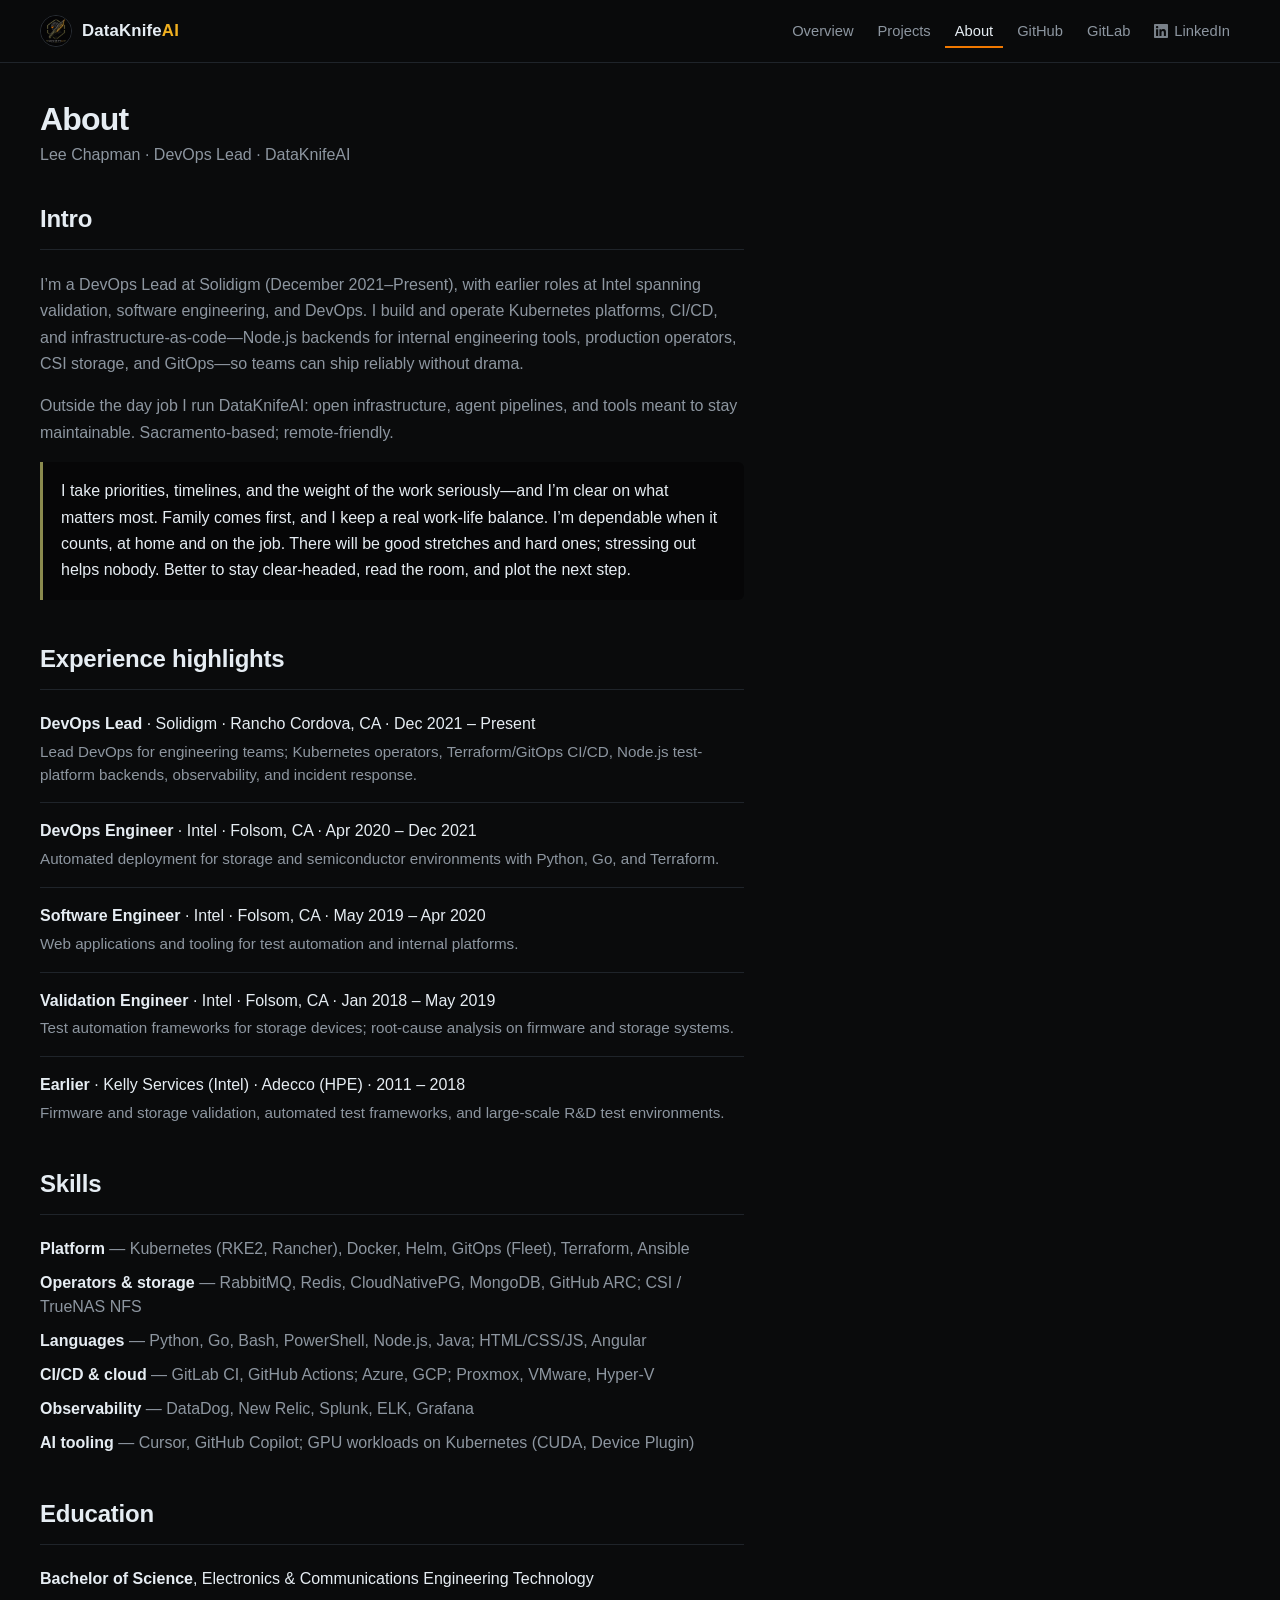
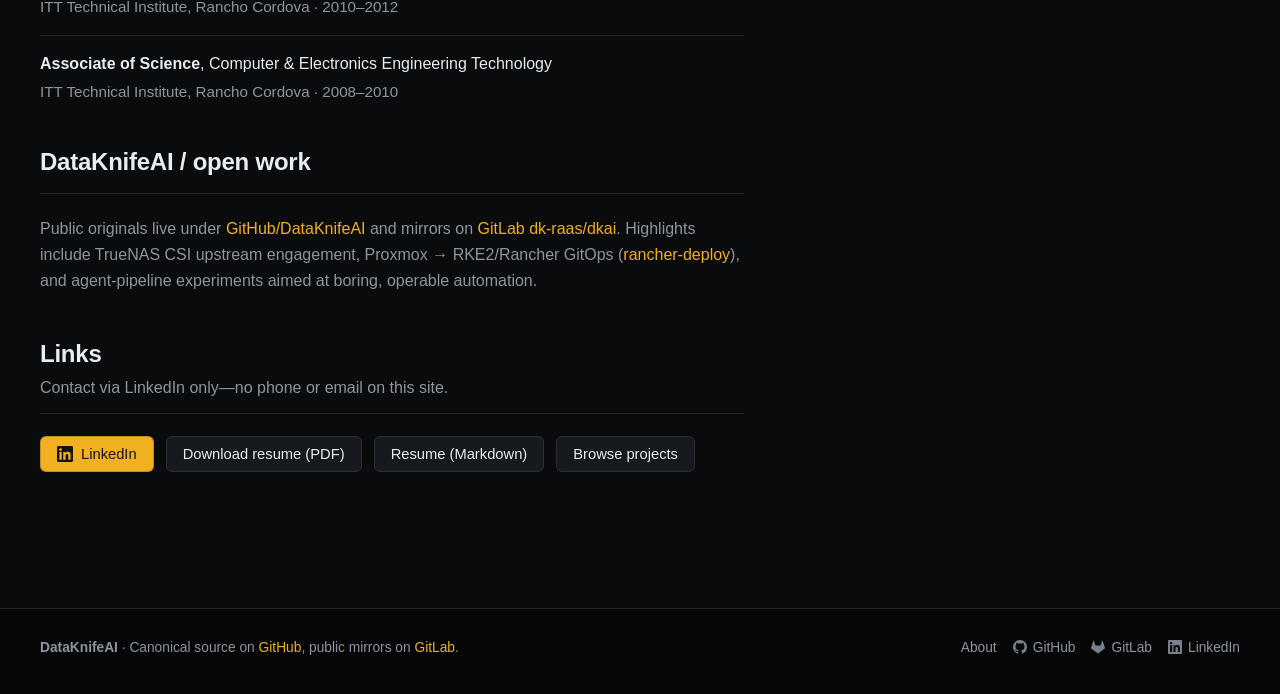
==== about.html @ 77cbd8be "feat(about): publish page and scrub resume contact Replace draft About with full bio; education Elec" ====
<!DOCTYPE html>
<html lang="en">
  <head>
    <meta charset="utf-8" />
    <meta name="viewport" content="width=device-width, initial-scale=1" />
    <title>About · DataKnifeAI</title>
    <meta
      name="description"
      content="Lee Chapman — DevOps Lead at Solidigm. Kubernetes, GitOps, CSI, and open infrastructure under DataKnifeAI."
    />
    <meta name="theme-color" content="#0a0b0c" />
    <link rel="icon" href="assets/favicon.svg" type="image/svg+xml" />
    <link rel="icon" href="assets/favicon-32.png" type="image/png" sizes="32x32" />
    <link rel="apple-touch-icon" href="assets/apple-touch-icon.png" sizes="180x180" />

    <link rel="canonical" href="https://dataknife.ai/about.html" />
    <meta property="og:title" content="About · DataKnifeAI" />
    <meta
      property="og:description"
      content="Lee Chapman — DevOps Lead. Platform engineering, Kubernetes, and DataKnifeAI open work."
    />
    <meta property="og:url" content="https://dataknife.ai/about.html" />
    <meta property="og:image" content="https://dataknife.ai/assets/og.jpg" />
    <link rel="stylesheet" href="styles.css" />
  </head>
  <body>
    <a class="skip" href="#main">Skip to content</a>

    <header class="site-header">
      <div class="wrap header-row">
        <a class="brand" href="./">
          <img src="assets/dataknifeai-logo-384.png" alt="" width="32" height="32" />
          <span>DataKnife<em>AI</em></span>
        </a>
        <nav class="site-nav" aria-label="Primary">
          <a href="./">Overview</a>
          <a href="projects.html">Projects</a>
          <a href="about.html" aria-current="page">About</a>
          <a href="https://github.com/DataKnifeAI">GitHub</a>
          <a href="https://gitlab.com/dk-raas/dkai">GitLab</a>
          <a href="https://www.linkedin.com/in/lee-chapman-583ab796">
            <svg aria-hidden="true" viewBox="0 0 24 24" width="14" height="14"><path fill="currentColor" d="M20.447 20.452h-3.554v-5.569c0-1.328-.027-3.037-1.852-3.037-1.853 0-2.136 1.445-2.136 2.939v5.667H9.351V9h3.414v1.561h.046c.477-.9 1.637-1.85 3.37-1.85 3.601 0 4.267 2.37 4.267 5.455v6.286zM5.337 7.433c-1.144 0-2.063-.926-2.063-2.065 0-1.138.92-2.063 2.063-2.063 1.14 0 2.064.925 2.064 2.063 0 1.139-.925 2.065-2.064 2.065zm1.782 13.019H3.555V9h3.564v11.452zM22.225 0H1.771C.792 0 0 .774 0 1.729v20.542C0 23.227.792 24 1.771 24h20.451C23.2 24 24 23.227 24 22.271V1.729C24 .774 23.2 0 22.222 0h.003z"/></svg>
            LinkedIn
          </a>
        </nav>
      </div>
    </header>

    <main id="main" class="wrap about-page">
      <header class="page-head">
        <h1>About</h1>
        <p class="muted">Lee Chapman · DevOps Lead · DataKnifeAI</p>
      </header>

      <section class="section about-section" aria-labelledby="intro-title">
        <header class="section-head">
          <h2 id="intro-title">Intro</h2>
        </header>
        <div class="about-prose">
          <p>
            I’m a DevOps Lead at Solidigm (December 2021–Present), with earlier roles at Intel
            spanning validation, software engineering, and DevOps. I build and operate Kubernetes
            platforms, CI/CD, and infrastructure-as-code—Node.js backends for internal engineering
            tools, production operators, CSI storage, and GitOps—so teams can ship reliably without
            drama.
          </p>
          <p>
            Outside the day job I run DataKnifeAI: open infrastructure, agent pipelines, and
            tools meant to stay maintainable. Sacramento-based; remote-friendly.
          </p>
          <p class="about-personal">
            I take priorities, timelines, and the weight of the work seriously—and I’m clear on
            what matters most. Family comes first, and I keep a real work-life balance. I’m
            dependable when it counts, at home and on the job. There will be good stretches and
            hard ones; stressing out helps nobody. Better to stay clear-headed, read the room,
            and plot the next step.
          </p>
        </div>
      </section>

      <section class="section about-section" aria-labelledby="experience-title">
        <header class="section-head">
          <h2 id="experience-title">Experience highlights</h2>
        </header>
        <ul class="about-timeline">
          <li>
            <strong>DevOps Lead</strong> · Solidigm · Rancho Cordova, CA · Dec 2021 – Present
            <span>Lead DevOps for engineering teams; Kubernetes operators, Terraform/GitOps CI/CD, Node.js test-platform backends, observability, and incident response.</span>
          </li>
          <li>
            <strong>DevOps Engineer</strong> · Intel · Folsom, CA · Apr 2020 – Dec 2021
            <span>Automated deployment for storage and semiconductor environments with Python, Go, and Terraform.</span>
          </li>
          <li>
            <strong>Software Engineer</strong> · Intel · Folsom, CA · May 2019 – Apr 2020
            <span>Web applications and tooling for test automation and internal platforms.</span>
          </li>
          <li>
            <strong>Validation Engineer</strong> · Intel · Folsom, CA · Jan 2018 – May 2019
            <span>Test automation frameworks for storage devices; root-cause analysis on firmware and storage systems.</span>
          </li>
          <li>
            <strong>Earlier</strong> · Kelly Services (Intel) · Adecco (HPE) · 2011 – 2018
            <span>Firmware and storage validation, automated test frameworks, and large-scale R&amp;D test environments.</span>
          </li>
        </ul>
      </section>

      <section class="section about-section" aria-labelledby="skills-title">
        <header class="section-head">
          <h2 id="skills-title">Skills</h2>
        </header>
        <ul class="about-skills">
          <li><strong>Platform</strong> — Kubernetes (RKE2, Rancher), Docker, Helm, GitOps (Fleet), Terraform, Ansible</li>
          <li><strong>Operators &amp; storage</strong> — RabbitMQ, Redis, CloudNativePG, MongoDB, GitHub ARC; CSI / TrueNAS NFS</li>
          <li><strong>Languages</strong> — Python, Go, Bash, PowerShell, Node.js, Java; HTML/CSS/JS, Angular</li>
          <li><strong>CI/CD &amp; cloud</strong> — GitLab CI, GitHub Actions; Azure, GCP; Proxmox, VMware, Hyper-V</li>
          <li><strong>Observability</strong> — DataDog, New Relic, Splunk, ELK, Grafana</li>
          <li><strong>AI tooling</strong> — Cursor, GitHub Copilot; GPU workloads on Kubernetes (CUDA, Device Plugin)</li>
        </ul>
      </section>

      <section class="section about-section" aria-labelledby="education-title">
        <header class="section-head">
          <h2 id="education-title">Education</h2>
        </header>
        <ul class="about-edu">
          <li>
            <strong>Bachelor of Science</strong>, Electronics &amp; Communications Engineering Technology
            <span>ITT Technical Institute, Rancho Cordova · 2010–2012</span>
          </li>
          <li>
            <strong>Associate of Science</strong>, Computer &amp; Electronics Engineering Technology
            <span>ITT Technical Institute, Rancho Cordova · 2008–2010</span>
          </li>
        </ul>
      </section>

      <section class="section about-section" aria-labelledby="open-title">
        <header class="section-head">
          <h2 id="open-title">DataKnifeAI / open work</h2>
        </header>
        <div class="about-prose">
          <p>
            Public originals live under
            <a href="https://github.com/DataKnifeAI">GitHub/DataKnifeAI</a>
            and mirrors on
            <a href="https://gitlab.com/dk-raas/dkai">GitLab dk-raas/dkai</a>.
            Highlights include TrueNAS CSI upstream engagement, Proxmox → RKE2/Rancher GitOps
            (<a href="https://github.com/DataKnifeAI/rancher-deploy">rancher-deploy</a>),
            and agent-pipeline experiments aimed at boring, operable automation.
          </p>
        </div>
      </section>

      <section class="section about-section about-links" aria-labelledby="links-title">
        <header class="section-head">
          <h2 id="links-title">Links</h2>
          <p>Contact via LinkedIn only—no phone or email on this site.</p>
        </header>
        <div class="actions">
          <a class="btn btn-primary" href="https://www.linkedin.com/in/lee-chapman-583ab796">
            <svg aria-hidden="true" viewBox="0 0 24 24" width="16" height="16"><path fill="currentColor" d="M20.447 20.452h-3.554v-5.569c0-1.328-.027-3.037-1.852-3.037-1.853 0-2.136 1.445-2.136 2.939v5.667H9.351V9h3.414v1.561h.046c.477-.9 1.637-1.85 3.37-1.85 3.601 0 4.267 2.37 4.267 5.455v6.286zM5.337 7.433c-1.144 0-2.063-.926-2.063-2.065 0-1.138.92-2.063 2.063-2.063 1.14 0 2.064.925 2.064 2.063 0 1.139-.925 2.065-2.064 2.065zm1.782 13.019H3.555V9h3.564v11.452zM22.225 0H1.771C.792 0 0 .774 0 1.729v20.542C0 23.227.792 24 1.771 24h20.451C23.2 24 24 23.227 24 22.271V1.729C24 .774 23.2 0 22.222 0h.003z"/></svg>
            LinkedIn
          </a>
          <a class="btn" href="assets/resume.pdf" download="Lee_Chapman_Resume.pdf">
            Download resume (PDF)
          </a>
          <a class="btn" href="assets/resume.md" download="Lee_Chapman_Resume.md">
            Resume (Markdown)
          </a>
          <a class="btn" href="projects.html">Browse projects</a>
        </div>
      </section>
    </main>

    <footer class="site-footer">
      <div class="wrap footer-row">
        <p>
          <strong>DataKnifeAI</strong> · Canonical source on
          <a href="https://github.com/DataKnifeAI">GitHub</a>, public mirrors on
          <a href="https://gitlab.com/dk-raas/dkai">GitLab</a>.
        </p>
        <p class="footer-links">
          <a href="about.html">About</a>
          <a href="https://github.com/DataKnifeAI">
            <svg aria-hidden="true" viewBox="0 0 16 16" width="14" height="14"><path fill="currentColor" d="M8 0c4.42 0 8 3.58 8 8a8.013 8.013 0 0 1-5.45 7.59c-.4.08-.55-.17-.55-.38 0-.27.01-1.13.01-2.2 0-.75-.25-1.23-.54-1.48 1.78-.2 3.65-.88 3.65-3.95 0-.88-.31-1.59-.82-2.15.08-.2.36-1.02-.08-2.12 0 0-.67-.22-2.2.82-.64-.18-1.32-.27-2-.27-.68 0-1.36.09-2 .27-1.53-1.03-2.2-.82-2.2-.82-.44 1.1-.16 1.92-.08 2.12-.51.56-.82 1.28-.82 2.15 0 3.06 1.86 3.75 3.64 3.95-.23.2-.44.55-.51 1.07-.46.21-1.61.55-2.33-.66-.15-.24-.6-.83-1.23-.82-.67.01-.27.38.01.53.34.19.73.9.82 1.13.16.45.68 1.31 2.69.94 0 .67.01 1.3.01 1.49 0 .21-.15.45-.55.38A7.995 7.995 0 0 1 0 8c0-4.42 3.58-8 8-8Z"/></svg>
            GitHub
          </a>
          <a href="https://gitlab.com/dk-raas/dkai">
            <svg aria-hidden="true" viewBox="0 0 24 24" width="14" height="14"><path fill="currentColor" d="M23.955 13.587l-1.342-4.135-2.664-8.189a.455.455 0 0 0-.867 0L16.418 9.45H7.582L4.918 1.263a.455.455 0 0 0-.867 0L1.386 9.452.044 13.587a.924.924 0 0 0 .331 1.023L12 23.054l11.625-8.443a.92.92 0 0 0 .33-1.024"/></svg>
            GitLab
          </a>
          <a href="https://www.linkedin.com/in/lee-chapman-583ab796">
            <svg aria-hidden="true" viewBox="0 0 24 24" width="14" height="14"><path fill="currentColor" d="M20.447 20.452h-3.554v-5.569c0-1.328-.027-3.037-1.852-3.037-1.853 0-2.136 1.445-2.136 2.939v5.667H9.351V9h3.414v1.561h.046c.477-.9 1.637-1.85 3.37-1.85 3.601 0 4.267 2.37 4.267 5.455v6.286zM5.337 7.433c-1.144 0-2.063-.926-2.063-2.065 0-1.138.92-2.063 2.063-2.063 1.14 0 2.064.925 2.064 2.063 0 1.139-.925 2.065-2.064 2.065zm1.782 13.019H3.555V9h3.564v11.452zM22.225 0H1.771C.792 0 0 .774 0 1.729v20.542C0 23.227.792 24 1.771 24h20.451C23.2 24 24 23.227 24 22.271V1.729C24 .774 23.2 0 22.222 0h.003z"/></svg>
            LinkedIn
          </a>
        </p>
      </div>
    </footer>
  </body>
</html>
---- styles.css ----
:root {
  color-scheme: dark;
  --bg: #0a0b0c;
  --bg-inset: #060607;
  --surface: #111317;
  --surface-2: #161a1f;
  --border: #2a2f36;
  --border-muted: #1f242a;
  --fg: #e6edf3;
  --fg-muted: #8d96a0;
  --fg-subtle: #6e7681;
  --olive: #5a5a36;
  --olive-bright: #8a8a4e;
  --amber: #f0b020;
  --orange: #f07800;
  --link: #f0b020;
  --green: #3fb950;
  --blue: #58a6ff;
  --purple: #bc8cff;
  --radius: 6px;
  --radius-lg: 12px;
  --sans: -apple-system, BlinkMacSystemFont, "Segoe UI", "Noto Sans", Helvetica, Arial, sans-serif;
  --mono: ui-monospace, SFMono-Regular, "SF Mono", Menlo, Consolas, "Liberation Mono", monospace;
  --wrap: 1200px;
}

*,
*::before,
*::after {
  box-sizing: border-box;
}

html {
  scroll-behavior: smooth;
}

body {
  margin: 0;
  background: var(--bg);
  color: var(--fg);
  font-family: var(--sans);
  font-size: 16px;
  line-height: 1.55;
  -webkit-font-smoothing: antialiased;
}

a {
  color: var(--link);
  text-decoration: none;
}

a:hover {
  text-decoration: underline;
}

img {
  max-width: 100%;
  display: block;
}

code {
  font-family: var(--mono);
  font-size: 0.86em;
  padding: 0.12em 0.4em;
  border-radius: var(--radius);
  background: rgba(110, 118, 129, 0.2);
}

.wrap {
  width: min(var(--wrap), calc(100% - 48px));
  margin-inline: auto;
}

.muted {
  color: var(--fg-muted);
}

.skip {
  position: absolute;
  left: 12px;
  top: -40px;
  z-index: 10;
  padding: 6px 12px;
  border-radius: var(--radius);
  background: var(--amber);
  color: #111;
}

.skip:focus {
  top: 12px;
}

.sr {
  position: absolute;
  width: 1px;
  height: 1px;
  overflow: hidden;
  clip: rect(0, 0, 0, 0);
  white-space: nowrap;
}

:focus-visible {
  outline: 2px solid var(--amber);
  outline-offset: 2px;
  border-radius: 4px;
}

/* Header */

.site-header {
  position: sticky;
  top: 0;
  z-index: 5;
  background: rgba(10, 11, 12, 0.88);
  backdrop-filter: saturate(160%) blur(10px);
  border-bottom: 1px solid var(--border-muted);
}

.header-row {
  display: flex;
  align-items: center;
  justify-content: space-between;
  gap: 16px;
  min-height: 62px;
}

.brand {
  display: inline-flex;
  align-items: center;
  gap: 10px;
  color: var(--fg);
  font-weight: 600;
  font-size: 1.05rem;
  letter-spacing: 0.01em;
}

.brand:hover {
  text-decoration: none;
}

.brand img {
  width: 32px;
  height: 32px;
  border-radius: 50%;
  border: 1px solid var(--border);
}

.brand em {
  font-style: normal;
  color: var(--amber);
}

.site-nav {
  display: flex;
  gap: 4px;
}

.site-nav a {
  display: inline-flex;
  align-items: center;
  gap: 6px;
  color: var(--fg-muted);
  padding: 6px 10px;
  border-radius: var(--radius);
  font-size: 0.92rem;
}

.site-nav a svg {
  flex-shrink: 0;
  opacity: 0.85;
}

.site-nav a:hover {
  color: var(--fg);
  background: var(--surface-2);
  text-decoration: none;
}

.site-nav a[aria-current="page"] {
  color: var(--fg);
  box-shadow: inset 0 -2px 0 var(--orange);
  border-radius: 0;
}

/* Buttons */

.btn {
  display: inline-flex;
  align-items: center;
  gap: 8px;
  padding: 7px 16px;
  border: 1px solid var(--border);
  border-radius: var(--radius);
  background: var(--surface-2);
  color: var(--fg);
  font-size: 0.92rem;
  font-weight: 500;
  line-height: 20px;
}

.btn:hover {
  background: #1f252c;
  border-color: #3b424b;
  text-decoration: none;
}

.btn-primary {
  background: var(--amber);
  border-color: rgba(0, 0, 0, 0.2);
  color: #16130a;
}

.btn-primary:hover {
  background: #ffc23a;
  border-color: rgba(0, 0, 0, 0.2);
}

.btn-small {
  padding: 4px 12px;
  font-size: 0.85rem;
}

/* Hero */

.hero {
  position: relative;
  overflow: hidden;
  border-bottom: 1px solid var(--border-muted);
  background:
    radial-gradient(900px 420px at 78% 40%, rgba(240, 176, 32, 0.1), transparent 70%),
    radial-gradient(700px 500px at 10% 0%, rgba(90, 90, 54, 0.22), transparent 70%),
    var(--bg-inset);
}

.hero::before {
  content: "";
  position: absolute;
  inset: 0;
  background-image:
    linear-gradient(rgba(138, 138, 78, 0.07) 1px, transparent 1px),
    linear-gradient(90deg, rgba(138, 138, 78, 0.07) 1px, transparent 1px);
  background-size: 48px 48px;
  mask-image: radial-gradient(ellipse at 60% 40%, #000 20%, transparent 75%);
  pointer-events: none;
}

.hero-grid {
  position: relative;
  display: grid;
  grid-template-columns: minmax(0, 1.25fr) minmax(0, 0.75fr);
  align-items: center;
  gap: 48px;
  padding: 88px 0 80px;
}

.eyebrow {
  margin: 0 0 16px;
  font-family: var(--mono);
  font-size: 0.8rem;
  letter-spacing: 0.08em;
  text-transform: uppercase;
  color: var(--olive-bright);
}

h1 {
  margin: 0;
  font-size: clamp(2.4rem, 5vw, 3.9rem);
  line-height: 1.06;
  letter-spacing: -0.025em;
  font-weight: 650;
}

.lede {
  margin: 22px 0 0;
  max-width: 40rem;
  font-size: 1.15rem;
  color: var(--fg-muted);
}

.actions {
  display: flex;
  flex-wrap: wrap;
  gap: 12px;
  margin-top: 32px;
}

.hero-mark {
  margin: 0;
  justify-self: center;
  position: relative;
}

.hero-mark::after {
  content: "";
  position: absolute;
  inset: 12%;
  z-index: -1;
  border-radius: 50%;
  background: radial-gradient(circle, rgba(240, 176, 32, 0.25), transparent 70%);
  filter: blur(30px);
}

.hero-mark img {
  width: min(360px, 100%);
  height: auto;
  border-radius: var(--radius-lg);
  mix-blend-mode: lighten;
}

/* North star */

.north-star {
  margin-top: -36px;
  position: relative;
}

.callout {
  padding: 20px 24px;
  border: 1px solid var(--border);
  border-left: 4px solid var(--amber);
  border-radius: var(--radius);
  background: var(--surface);
  box-shadow: 0 12px 32px rgba(0, 0, 0, 0.45);
}

.callout h2 {
  margin: 0 0 6px;
  font-size: 0.85rem;
  font-family: var(--mono);
  letter-spacing: 0.06em;
  text-transform: uppercase;
  color: var(--amber);
}

.callout p {
  margin: 0;
  font-size: 1.08rem;
  max-width: 62rem;
}

/* Sections */

.section {
  padding-top: 72px;
}

.section-head {
  margin-bottom: 22px;
  padding-bottom: 12px;
  border-bottom: 1px solid var(--border-muted);
}

.section-head h2 {
  margin: 0;
  font-size: 1.5rem;
  font-weight: 600;
  letter-spacing: -0.01em;
}

.section-head p {
  margin: 4px 0 0;
  color: var(--fg-muted);
}

.section-head-row {
  display: flex;
  align-items: end;
  justify-content: space-between;
  gap: 16px;
}

/* Features */

.feature {
  border: 1px solid var(--border);
  border-radius: var(--radius-lg);
  background: var(--surface);
  overflow: hidden;
}

.feature-lead {
  display: grid;
  grid-template-columns: minmax(0, 0.95fr) minmax(0, 1.05fr);
}

.feature-media {
  position: relative;
  min-height: 100%;
  background: var(--bg-inset);
}

.feature-media img {
  width: 100%;
  height: 100%;
  object-fit: cover;
  object-position: 12% center;
}

.feature-body {
  padding: 28px;
}

.feature-kicker {
  margin: 0 0 6px;
  font-family: var(--mono);
  font-size: 0.78rem;
  letter-spacing: 0.05em;
  text-transform: uppercase;
  color: var(--olive-bright);
}

.feature h3 {
  display: flex;
  flex-wrap: wrap;
  align-items: center;
  gap: 10px;
  margin: 0 0 10px;
  font-size: 1.45rem;
  font-weight: 600;
}

.feature h3 a {
  color: var(--fg);
}

.feature p {
  color: var(--fg-muted);
}

.pipeline {
  display: grid;
  grid-template-columns: repeat(5, minmax(0, 1fr));
  gap: 0;
  margin: 22px 0;
  padding: 0;
  list-style: none;
  counter-reset: stage;
}

.pipeline li {
  position: relative;
  padding: 12px 10px 0 0;
  border-top: 2px solid var(--olive);
  font-size: 0.8rem;
  color: var(--fg-muted);
  line-height: 1.35;
}

.pipeline li::before {
  counter-increment: stage;
  content: counter(stage);
  position: absolute;
  top: -11px;
  left: 0;
  display: grid;
  place-items: center;
  width: 20px;
  height: 20px;
  border-radius: 50%;
  background: var(--bg);
  border: 2px solid var(--amber);
  color: var(--amber);
  font-size: 0.68rem;
  font-weight: 700;
  font-family: var(--mono);
}

.pipeline li span {
  display: block;
  margin: 6px 0 2px;
  color: var(--fg);
  font-weight: 600;
  font-size: 0.86rem;
}

.repo-trio {
  display: grid;
  gap: 10px;
  margin: 0;
  padding: 0;
  list-style: none;
}

.repo-trio li {
  display: grid;
  grid-template-columns: auto auto 1fr;
  align-items: baseline;
  gap: 4px 10px;
  padding: 10px 12px;
  border: 1px solid var(--border-muted);
  border-radius: var(--radius);
  background: var(--bg-inset);
}

.repo-trio a {
  font-family: var(--mono);
  font-weight: 600;
  font-size: 0.92rem;
}

.repo-trio p {
  grid-column: 1 / -1;
  margin: 0;
  font-size: 0.88rem;
}

.feature + .feature,
.feature + .feature-pair,
.feature-lead + .feature,
.feature-lead + .feature-pair {
  margin-top: 16px;
}

.feature-pair {
  display: grid;
  grid-template-columns: repeat(2, minmax(0, 1fr));
  gap: 16px;
}

.feature-pair .feature-body {
  display: flex;
  flex-direction: column;
  height: 100%;
}

.feature-links {
  display: flex;
  flex-wrap: wrap;
  gap: 8px 18px;
  margin: auto 0 0;
  padding-top: 16px;
  font-size: 0.92rem;
}

.code,
.terminal {
  margin: 4px 0 0;
  padding: 16px;
  border: 1px solid var(--border-muted);
  border-radius: var(--radius);
  background: var(--bg-inset);
  font-family: var(--mono);
  font-size: 0.82rem;
  line-height: 1.6;
  overflow-x: auto;
  color: var(--fg);
}

.code code {
  padding: 0;
  background: none;
  font-size: inherit;
}

.code .k {
  color: #7ee787;
}

.code .v {
  color: #79c0ff;
}

.code .s {
  color: #a5d6ff;
}

.terminal p {
  margin: 0;
  color: var(--fg);
}

.terminal .dim {
  color: var(--fg-subtle);
}

.terminal .gap {
  margin-top: 12px;
}

.terminal .cursor {
  display: inline-block;
  width: 0.55em;
  height: 1.05em;
  margin-left: 4px;
  vertical-align: text-bottom;
  background: var(--amber);
  animation: blink 1.1s steps(1) infinite;
}

@keyframes blink {
  50% {
    opacity: 0;
  }
}

.terminal .prompt {
  color: var(--amber);
  margin-right: 6px;
}

/* Status + labels */

.status,
.visibility {
  display: inline-block;
  padding: 0 7px;
  border: 1px solid var(--border);
  border-radius: 2em;
  font-size: 0.72rem;
  font-weight: 500;
  line-height: 18px;
  color: var(--fg-muted);
  font-family: var(--sans);
  white-space: nowrap;
}

.status-live {
  color: var(--green);
  border-color: rgba(63, 185, 80, 0.45);
}

.status-active {
  color: var(--amber);
  border-color: rgba(240, 176, 32, 0.45);
}

.status-beta {
  color: var(--blue);
  border-color: rgba(88, 166, 255, 0.45);
}

.status-design {
  color: var(--purple);
  border-color: rgba(188, 140, 255, 0.45);
}

/* Layers */

.layers {
  display: grid;
  grid-template-columns: repeat(4, minmax(0, 1fr));
  gap: 16px;
}

.layers article {
  position: relative;
  padding: 20px;
  border: 1px solid var(--border);
  border-radius: var(--radius-lg);
  background: linear-gradient(180deg, var(--surface), var(--bg));
}

.layers article::before {
  content: "";
  position: absolute;
  top: -1px;
  left: 20px;
  width: 36px;
  height: 2px;
  background: var(--amber);
}

.layers h3 {
  margin: 0 0 8px;
  font-size: 1.02rem;
}

.layers p {
  margin: 0;
  color: var(--fg-muted);
  font-size: 0.92rem;
}

.layers .layer-repos {
  display: flex;
  flex-wrap: wrap;
  gap: 6px;
  margin-top: 14px;
}

.layer-repos a,
.topics span {
  display: inline-block;
  padding: 0 10px;
  border-radius: 2em;
  background: rgba(240, 176, 32, 0.1);
  color: var(--amber);
  font-size: 0.75rem;
  font-weight: 500;
  line-height: 22px;
}

.layer-repos a:hover {
  background: var(--amber);
  color: #16130a;
  text-decoration: none;
}

/* Repo cards (GitHub pinned style) */

.repo-grid {
  display: grid;
  grid-template-columns: repeat(3, minmax(0, 1fr));
  gap: 16px;
}

.repo-card {
  display: flex;
  flex-direction: column;
  padding: 16px;
  border: 1px solid var(--border);
  border-radius: var(--radius);
  background: var(--surface);
}

.repo-card:hover {
  border-color: #3b424b;
}

.repo-name {
  display: flex;
  flex-wrap: wrap;
  align-items: center;
  gap: 8px;
  margin: 0;
  font-size: 0.98rem;
  font-weight: 600;
}

.repo-desc {
  margin: 8px 0 12px;
  color: var(--fg-muted);
  font-size: 0.88rem;
}

.repo-card .repo-desc {
  flex: 1;
}

.repo-meta {
  display: flex;
  flex-wrap: wrap;
  align-items: center;
  gap: 6px 16px;
  margin: 0;
  color: var(--fg-muted);
  font-size: 0.78rem;
}

.lang {
  display: inline-flex;
  align-items: center;
  gap: 6px;
}

.lang-dot {
  width: 12px;
  height: 12px;
  border-radius: 50%;
  border: 1px solid rgba(255, 255, 255, 0.1);
}

.hosts {
  display: inline-flex;
  gap: 12px;
  margin-left: auto;
}

.hosts a {
  color: var(--fg-muted);
}

.hosts a:hover {
  color: var(--amber);
}

/* Principles */

.principles {
  display: grid;
  grid-template-columns: repeat(4, minmax(0, 1fr));
  gap: 0;
  margin: 0;
  border: 1px solid var(--border);
  border-radius: var(--radius-lg);
  overflow: hidden;
}

.principles div {
  padding: 20px;
  background: var(--surface);
  border-right: 1px solid var(--border-muted);
}

.principles div:last-child {
  border-right: 0;
}

.principles dt {
  font-weight: 600;
  margin-bottom: 6px;
}

.principles dt::before {
  content: "▸ ";
  color: var(--amber);
}

.principles dd {
  margin: 0;
  color: var(--fg-muted);
  font-size: 0.92rem;
}

/* Projects page */

.page-head {
  padding: 40px 0 16px;
}

.page-head h1 {
  font-size: 2rem;
}

.page-head p {
  margin: 6px 0 0;
}

.about-page {
  padding-bottom: 48px;
}

.about-section {
  padding-top: 40px;
  max-width: 44rem;
}

.about-section:first-of-type {
  padding-top: 16px;
}

.about-prose p {
  margin: 0 0 1rem;
  line-height: 1.65;
  color: var(--fg-muted);
}

.about-prose p:last-child {
  margin-bottom: 0;
}

.about-personal {
  margin-top: 1.25rem;
  padding: 16px 18px;
  border-left: 3px solid var(--olive-bright);
  background: var(--bg-inset);
  border-radius: 0 var(--radius) var(--radius) 0;
  color: var(--fg) !important;
}

.about-timeline,
.about-skills,
.about-edu {
  margin: 0;
  padding: 0;
  list-style: none;
}

.about-timeline li,
.about-edu li {
  margin: 0 0 16px;
  padding-bottom: 16px;
  border-bottom: 1px solid var(--border-muted);
}

.about-timeline li:last-child,
.about-edu li:last-child,
.about-skills li:last-child {
  margin-bottom: 0;
  padding-bottom: 0;
  border-bottom: none;
}

.about-timeline span,
.about-edu span {
  display: block;
  margin-top: 4px;
  color: var(--fg-muted);
  line-height: 1.5;
  font-size: 0.95rem;
}

.about-skills li {
  margin: 0 0 10px;
  color: var(--fg-muted);
  line-height: 1.5;
}

.about-skills strong,
.about-timeline strong,
.about-edu strong {
  color: var(--fg);
  font-weight: 600;
}

.about-links .actions {
  margin-top: 8px;
}

.about-actions {
  padding-top: 36px;
  padding-bottom: 72px;
}

.repo-toolbar {
  display: flex;
  flex-wrap: wrap;
  align-items: center;
  justify-content: space-between;
  gap: 12px;
  padding: 16px 0;
  border-bottom: 1px solid var(--border-muted);
}

.search {
  position: relative;
  flex: 1 1 280px;
  max-width: 440px;
}

.search svg {
  position: absolute;
  left: 10px;
  top: 50%;
  transform: translateY(-50%);
  color: var(--fg-subtle);
}

.search input {
  width: 100%;
  padding: 6px 12px 6px 34px;
  border: 1px solid var(--border);
  border-radius: var(--radius);
  background: var(--bg-inset);
  color: var(--fg);
  font: inherit;
  font-size: 0.92rem;
  line-height: 20px;
}

.search input:focus {
  outline: none;
  border-color: var(--amber);
  box-shadow: 0 0 0 3px rgba(240, 176, 32, 0.25);
}

.tabs {
  display: flex;
  flex-wrap: wrap;
  gap: 4px;
}

.tabs button {
  display: inline-flex;
  align-items: center;
  gap: 6px;
  padding: 5px 12px;
  border: 1px solid transparent;
  border-radius: var(--radius);
  background: transparent;
  color: var(--fg-muted);
  font: inherit;
  font-size: 0.88rem;
  cursor: pointer;
}

.tabs button:hover {
  color: var(--fg);
  background: var(--surface-2);
}

.tabs button[aria-selected="true"] {
  color: var(--fg);
  border-color: var(--border);
  background: var(--surface-2);
  box-shadow: inset 0 -2px 0 var(--orange);
}

.count {
  min-width: 20px;
  padding: 0 6px;
  border-radius: 2em;
  background: rgba(110, 118, 129, 0.3);
  font-size: 0.72rem;
  font-weight: 500;
  line-height: 18px;
  text-align: center;
}

.repo-list {
  margin: 0;
  padding: 0;
  list-style: none;
}

.repo-row {
  padding: 24px 0;
  border-bottom: 1px solid var(--border-muted);
}

.repo-row .repo-name {
  font-size: 1.2rem;
}

.repo-row .repo-desc {
  max-width: 48rem;
  font-size: 0.92rem;
}

.topics {
  display: flex;
  flex-wrap: wrap;
  gap: 6px;
  margin: 0 0 12px;
}

.repo-empty {
  padding: 48px 0;
  text-align: center;
  color: var(--fg-muted);
}

/* Footer */

.site-footer {
  margin-top: 88px;
  border-top: 1px solid var(--border-muted);
  background: var(--bg-inset);
}

.footer-row {
  display: flex;
  flex-wrap: wrap;
  justify-content: space-between;
  gap: 12px 32px;
  padding: 28px 0 36px;
  font-size: 0.86rem;
  color: var(--fg-muted);
}

.footer-row p {
  margin: 0;
  max-width: 44rem;
}

.footer-links {
  display: flex;
  flex-wrap: wrap;
  gap: 4px 16px;
  align-items: center;
}

.footer-links a {
  display: inline-flex;
  align-items: center;
  gap: 6px;
  color: var(--fg-muted);
}

.footer-links a:hover {
  color: var(--fg);
  text-decoration: none;
}

.footer-links a svg {
  flex-shrink: 0;
  opacity: 0.85;
}

/* Responsive */

@media (max-width: 1000px) {
  .layers,
  .principles {
    grid-template-columns: repeat(2, minmax(0, 1fr));
  }

  .principles div:nth-child(2) {
    border-right: 0;
  }

  .principles div:nth-child(-n + 2) {
    border-bottom: 1px solid var(--border-muted);
  }

  .repo-grid {
    grid-template-columns: repeat(2, minmax(0, 1fr));
  }

  .feature-lead {
    grid-template-columns: 1fr;
  }

  .feature-media img {
    aspect-ratio: 16 / 8;
  }
}

@media (max-width: 720px) {
  .wrap {
    width: calc(100% - 32px);
  }

  /* Keep Overview / Projects / About; hide external social links on small screens */
  .site-nav a:nth-child(n + 4) {
    display: none;
  }

  .hero-grid {
    grid-template-columns: 1fr;
    gap: 24px;
    padding: 48px 0 64px;
  }

  .hero-mark {
    order: -1;
    justify-self: start;
  }

  .hero-mark img {
    width: 120px;
  }

  .feature-pair,
  .layers,
  .principles,
  .repo-grid {
    grid-template-columns: 1fr;
  }

  .principles div {
    border-right: 0;
    border-bottom: 1px solid var(--border-muted);
  }

  .principles div:last-child {
    border-bottom: 0;
  }

  .pipeline {
    grid-template-columns: 1fr;
    gap: 14px;
    border-left: 2px solid var(--olive);
    margin-left: 10px;
    padding-left: 20px;
  }

  .pipeline li {
    border-top: 0;
    padding: 0;
  }

  .pipeline li::before {
    top: 2px;
    left: -32px;
  }

  .pipeline li span {
    margin-top: 0;
  }

  .feature-body {
    padding: 20px;
  }

  .hosts {
    margin-left: 0;
  }
}

.about-stub {
  max-width: 40rem;
  padding: 8px 0 64px;
}

.about-lede {
  margin: 0 0 24px;
  font-size: 1.15rem;
  line-height: 1.55;
  color: var(--fg-muted);
}

.about-actions {
  display: flex;
  flex-wrap: wrap;
  gap: 10px;
  margin-bottom: 20px;
}

.about-note {
  margin: 0;
  font-size: 0.9rem;
}

@media (prefers-reduced-motion: reduce) {
  html {
    scroll-behavior: auto;
  }

  .terminal .cursor {
    animation: none;
  }
}
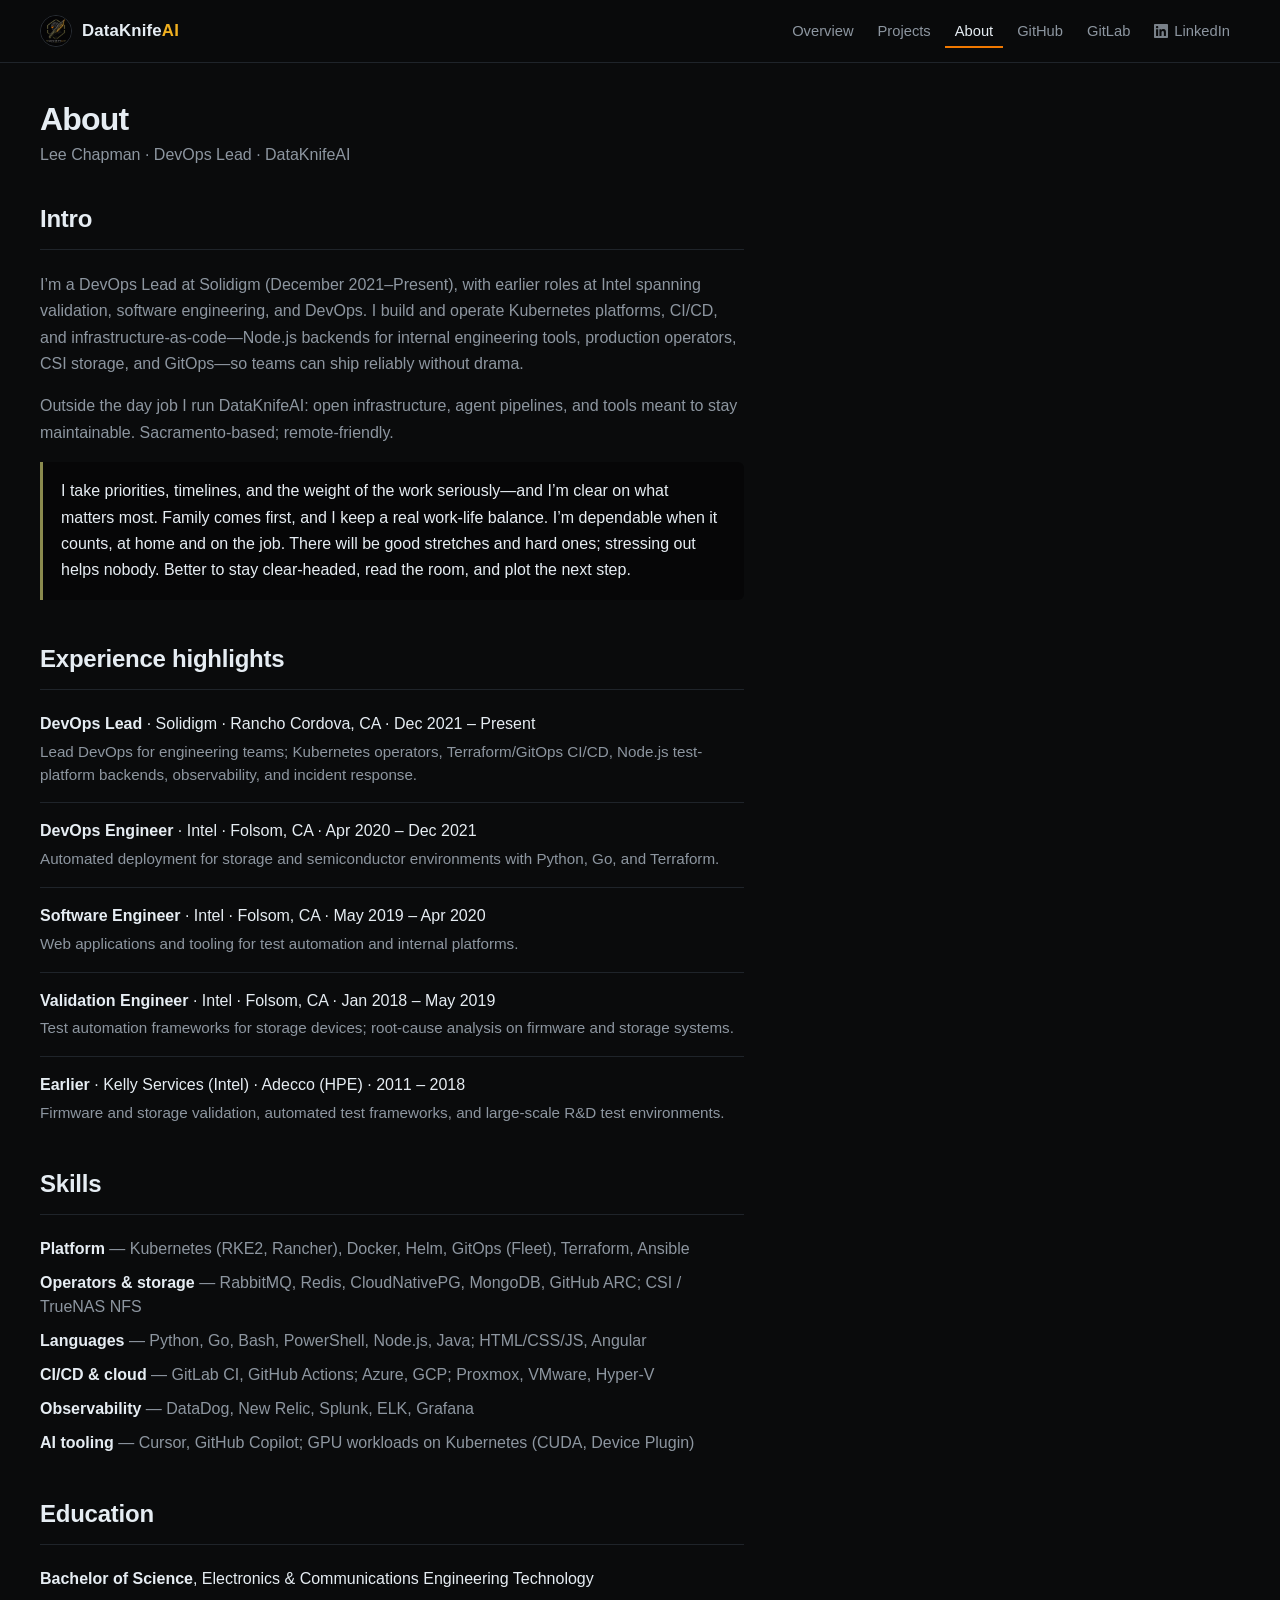
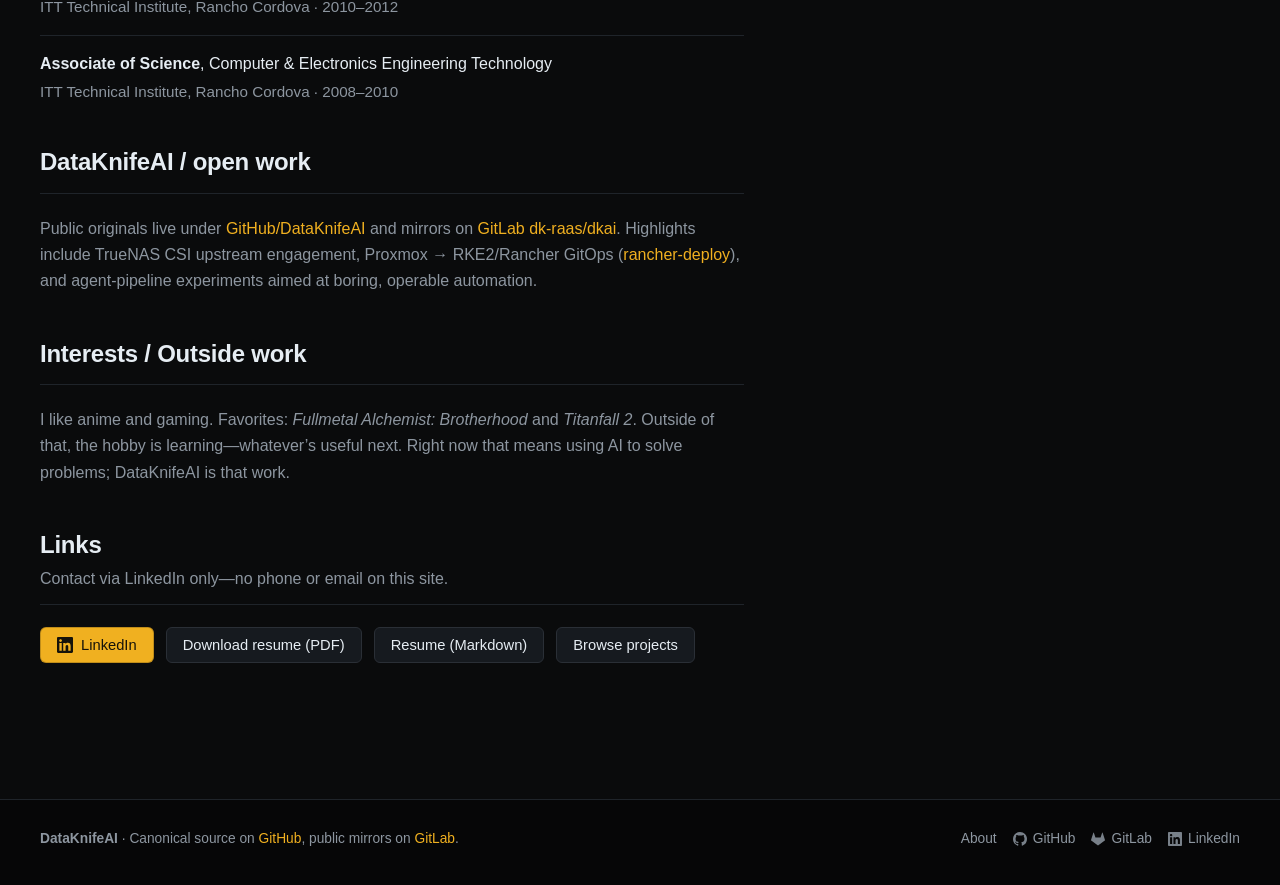
==== commit b8968d4d: "feat(about): add interests and refresh resume Outside-work anime/gaming note on About; one-line Inte" ====
--- a/about.html
+++ b/about.html
@@ -153,6 +153,19 @@
         </div>
       </section>
 
+      <section class="section about-section" aria-labelledby="interests-title">
+        <header class="section-head">
+          <h2 id="interests-title">Interests / Outside work</h2>
+        </header>
+        <div class="about-prose">
+          <p>
+            I like anime and gaming. Favorites: <em>Fullmetal Alchemist: Brotherhood</em> and
+            <em>Titanfall 2</em>. Outside of that, the hobby is learning—whatever’s useful next.
+            Right now that means using AI to solve problems; DataKnifeAI is that work.
+          </p>
+        </div>
+      </section>
+
       <section class="section about-section about-links" aria-labelledby="links-title">
         <header class="section-head">
           <h2 id="links-title">Links</h2>
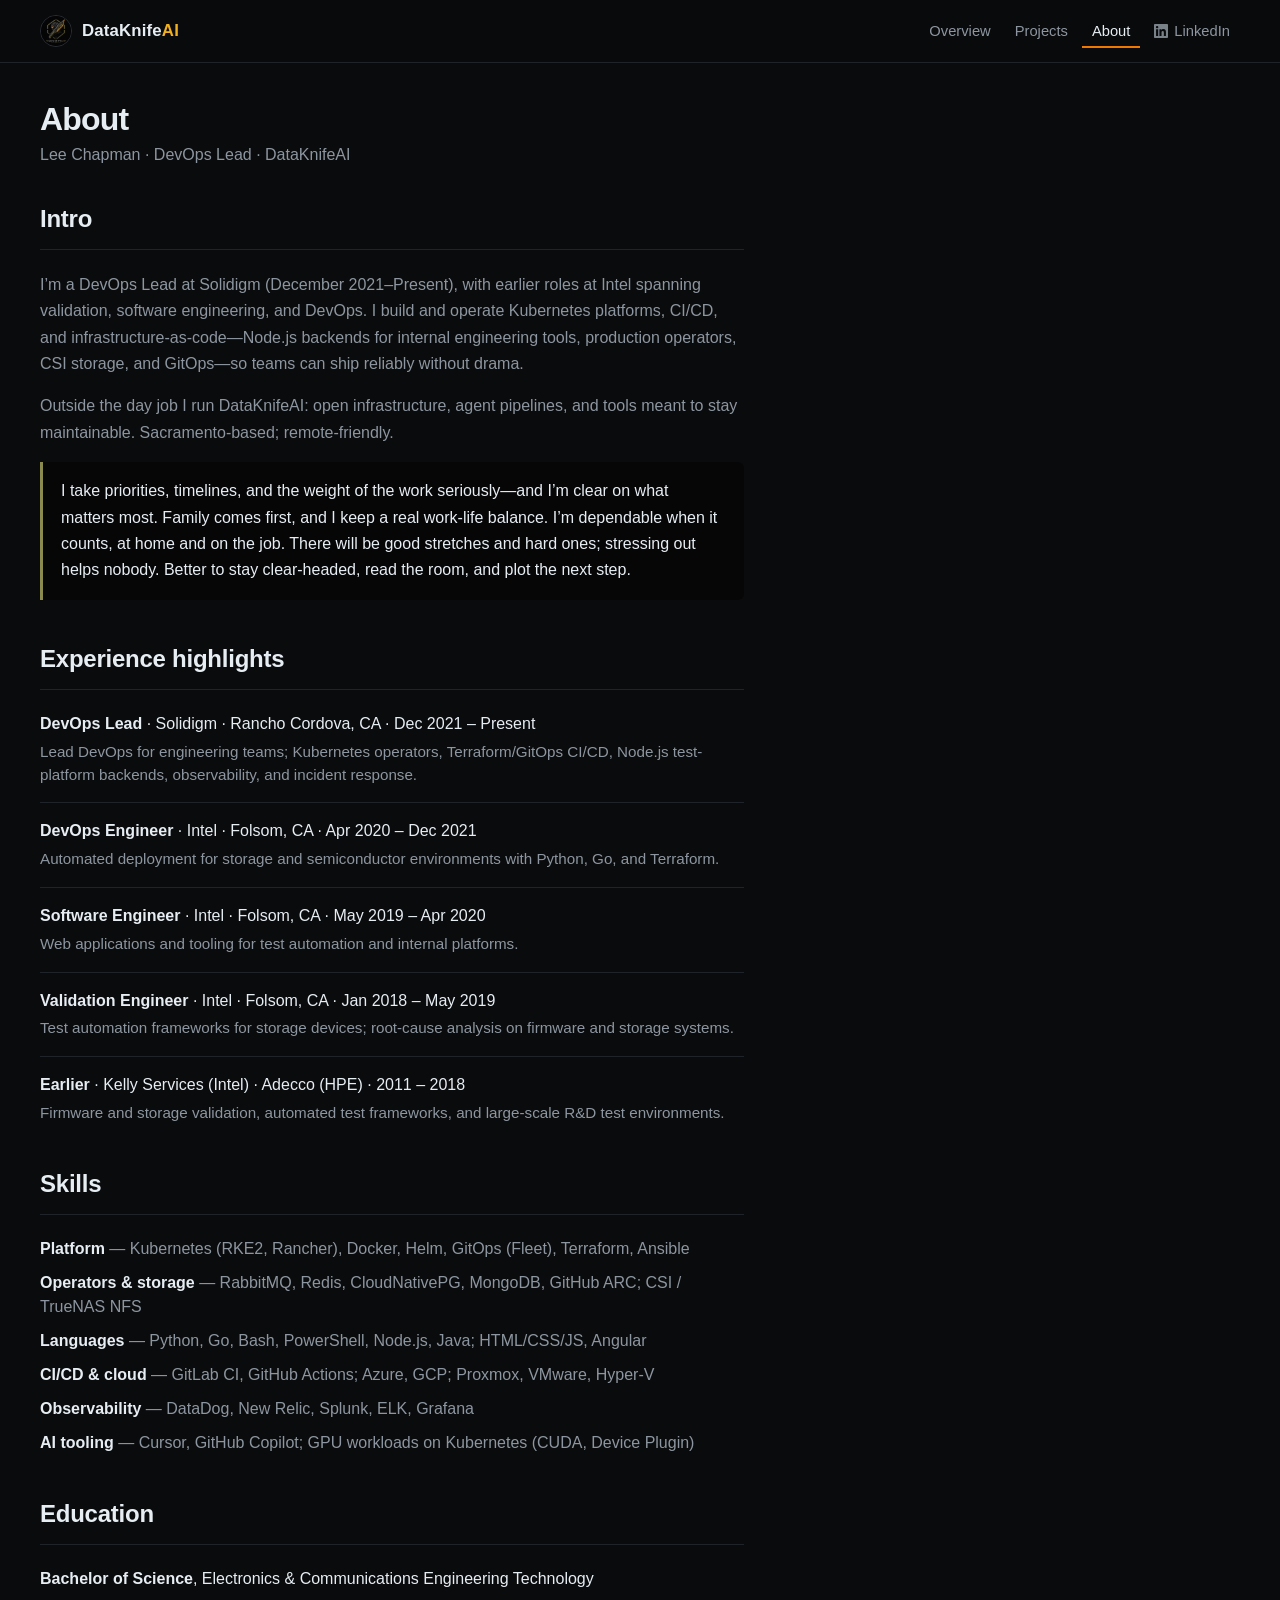
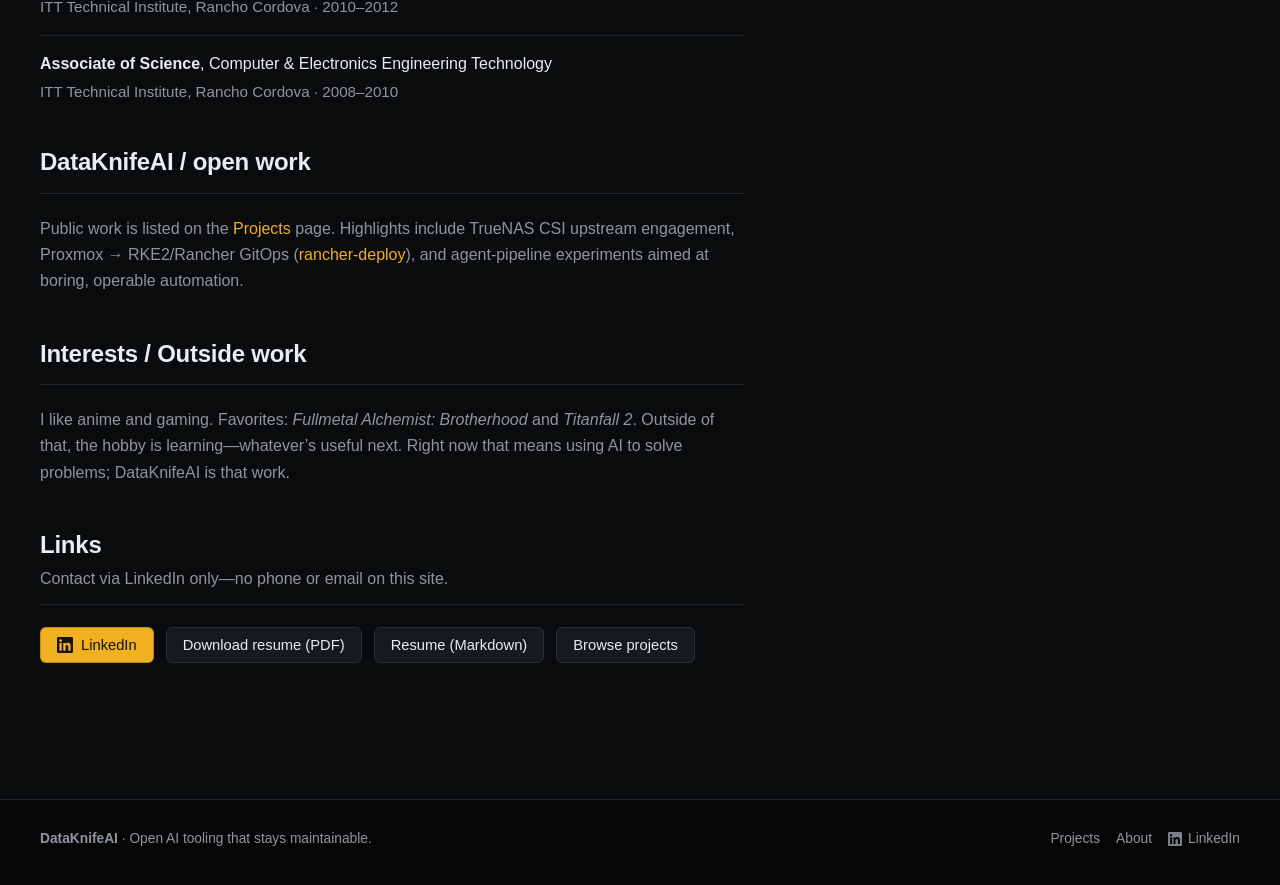
==== commit bedd4724: "fix(site): new-tab externals, drop forge nav Hero lede no longer restates Principles; GitHub/GitLab " ====
--- a/about.html
+++ b/about.html
@@ -36,9 +36,7 @@
           <a href="./">Overview</a>
           <a href="projects.html">Projects</a>
           <a href="about.html" aria-current="page">About</a>
-          <a href="https://github.com/DataKnifeAI">GitHub</a>
-          <a href="https://gitlab.com/dk-raas/dkai">GitLab</a>
-          <a href="https://www.linkedin.com/in/lee-chapman-583ab796">
+          <a href="https://www.linkedin.com/in/lee-chapman-583ab796" target="_blank" rel="noopener noreferrer">
             <svg aria-hidden="true" viewBox="0 0 24 24" width="14" height="14"><path fill="currentColor" d="M20.447 20.452h-3.554v-5.569c0-1.328-.027-3.037-1.852-3.037-1.853 0-2.136 1.445-2.136 2.939v5.667H9.351V9h3.414v1.561h.046c.477-.9 1.637-1.85 3.37-1.85 3.601 0 4.267 2.37 4.267 5.455v6.286zM5.337 7.433c-1.144 0-2.063-.926-2.063-2.065 0-1.138.92-2.063 2.063-2.063 1.14 0 2.064.925 2.064 2.063 0 1.139-.925 2.065-2.064 2.065zm1.782 13.019H3.555V9h3.564v11.452zM22.225 0H1.771C.792 0 0 .774 0 1.729v20.542C0 23.227.792 24 1.771 24h20.451C23.2 24 24 23.227 24 22.271V1.729C24 .774 23.2 0 22.222 0h.003z"/></svg>
             LinkedIn
           </a>
@@ -142,12 +140,10 @@
         </header>
         <div class="about-prose">
           <p>
-            Public originals live under
-            <a href="https://github.com/DataKnifeAI">GitHub/DataKnifeAI</a>
-            and mirrors on
-            <a href="https://gitlab.com/dk-raas/dkai">GitLab dk-raas/dkai</a>.
+            Public work is listed on the
+            <a href="projects.html">Projects</a> page.
             Highlights include TrueNAS CSI upstream engagement, Proxmox → RKE2/Rancher GitOps
-            (<a href="https://github.com/DataKnifeAI/rancher-deploy">rancher-deploy</a>),
+            (<a href="https://github.com/DataKnifeAI/rancher-deploy" target="_blank" rel="noopener noreferrer">rancher-deploy</a>),
             and agent-pipeline experiments aimed at boring, operable automation.
           </p>
         </div>
@@ -172,7 +168,7 @@
           <p>Contact via LinkedIn only—no phone or email on this site.</p>
         </header>
         <div class="actions">
-          <a class="btn btn-primary" href="https://www.linkedin.com/in/lee-chapman-583ab796">
+          <a class="btn btn-primary" href="https://www.linkedin.com/in/lee-chapman-583ab796" target="_blank" rel="noopener noreferrer">
             <svg aria-hidden="true" viewBox="0 0 24 24" width="16" height="16"><path fill="currentColor" d="M20.447 20.452h-3.554v-5.569c0-1.328-.027-3.037-1.852-3.037-1.853 0-2.136 1.445-2.136 2.939v5.667H9.351V9h3.414v1.561h.046c.477-.9 1.637-1.85 3.37-1.85 3.601 0 4.267 2.37 4.267 5.455v6.286zM5.337 7.433c-1.144 0-2.063-.926-2.063-2.065 0-1.138.92-2.063 2.063-2.063 1.14 0 2.064.925 2.064 2.063 0 1.139-.925 2.065-2.064 2.065zm1.782 13.019H3.555V9h3.564v11.452zM22.225 0H1.771C.792 0 0 .774 0 1.729v20.542C0 23.227.792 24 1.771 24h20.451C23.2 24 24 23.227 24 22.271V1.729C24 .774 23.2 0 22.222 0h.003z"/></svg>
             LinkedIn
           </a>
@@ -190,21 +186,12 @@
     <footer class="site-footer">
       <div class="wrap footer-row">
         <p>
-          <strong>DataKnifeAI</strong> · Canonical source on
-          <a href="https://github.com/DataKnifeAI">GitHub</a>, public mirrors on
-          <a href="https://gitlab.com/dk-raas/dkai">GitLab</a>.
+          <strong>DataKnifeAI</strong> · Open AI tooling that stays maintainable.
         </p>
         <p class="footer-links">
+          <a href="projects.html">Projects</a>
           <a href="about.html">About</a>
-          <a href="https://github.com/DataKnifeAI">
-            <svg aria-hidden="true" viewBox="0 0 16 16" width="14" height="14"><path fill="currentColor" d="M8 0c4.42 0 8 3.58 8 8a8.013 8.013 0 0 1-5.45 7.59c-.4.08-.55-.17-.55-.38 0-.27.01-1.13.01-2.2 0-.75-.25-1.23-.54-1.48 1.78-.2 3.65-.88 3.65-3.95 0-.88-.31-1.59-.82-2.15.08-.2.36-1.02-.08-2.12 0 0-.67-.22-2.2.82-.64-.18-1.32-.27-2-.27-.68 0-1.36.09-2 .27-1.53-1.03-2.2-.82-2.2-.82-.44 1.1-.16 1.92-.08 2.12-.51.56-.82 1.28-.82 2.15 0 3.06 1.86 3.75 3.64 3.95-.23.2-.44.55-.51 1.07-.46.21-1.61.55-2.33-.66-.15-.24-.6-.83-1.23-.82-.67.01-.27.38.01.53.34.19.73.9.82 1.13.16.45.68 1.31 2.69.94 0 .67.01 1.3.01 1.49 0 .21-.15.45-.55.38A7.995 7.995 0 0 1 0 8c0-4.42 3.58-8 8-8Z"/></svg>
-            GitHub
-          </a>
-          <a href="https://gitlab.com/dk-raas/dkai">
-            <svg aria-hidden="true" viewBox="0 0 24 24" width="14" height="14"><path fill="currentColor" d="M23.955 13.587l-1.342-4.135-2.664-8.189a.455.455 0 0 0-.867 0L16.418 9.45H7.582L4.918 1.263a.455.455 0 0 0-.867 0L1.386 9.452.044 13.587a.924.924 0 0 0 .331 1.023L12 23.054l11.625-8.443a.92.92 0 0 0 .33-1.024"/></svg>
-            GitLab
-          </a>
-          <a href="https://www.linkedin.com/in/lee-chapman-583ab796">
+          <a href="https://www.linkedin.com/in/lee-chapman-583ab796" target="_blank" rel="noopener noreferrer">
             <svg aria-hidden="true" viewBox="0 0 24 24" width="14" height="14"><path fill="currentColor" d="M20.447 20.452h-3.554v-5.569c0-1.328-.027-3.037-1.852-3.037-1.853 0-2.136 1.445-2.136 2.939v5.667H9.351V9h3.414v1.561h.046c.477-.9 1.637-1.85 3.37-1.85 3.601 0 4.267 2.37 4.267 5.455v6.286zM5.337 7.433c-1.144 0-2.063-.926-2.063-2.065 0-1.138.92-2.063 2.063-2.063 1.14 0 2.064.925 2.064 2.063 0 1.139-.925 2.065-2.064 2.065zm1.782 13.019H3.555V9h3.564v11.452zM22.225 0H1.771C.792 0 0 .774 0 1.729v20.542C0 23.227.792 24 1.771 24h20.451C23.2 24 24 23.227 24 22.271V1.729C24 .774 23.2 0 22.222 0h.003z"/></svg>
             LinkedIn
           </a>
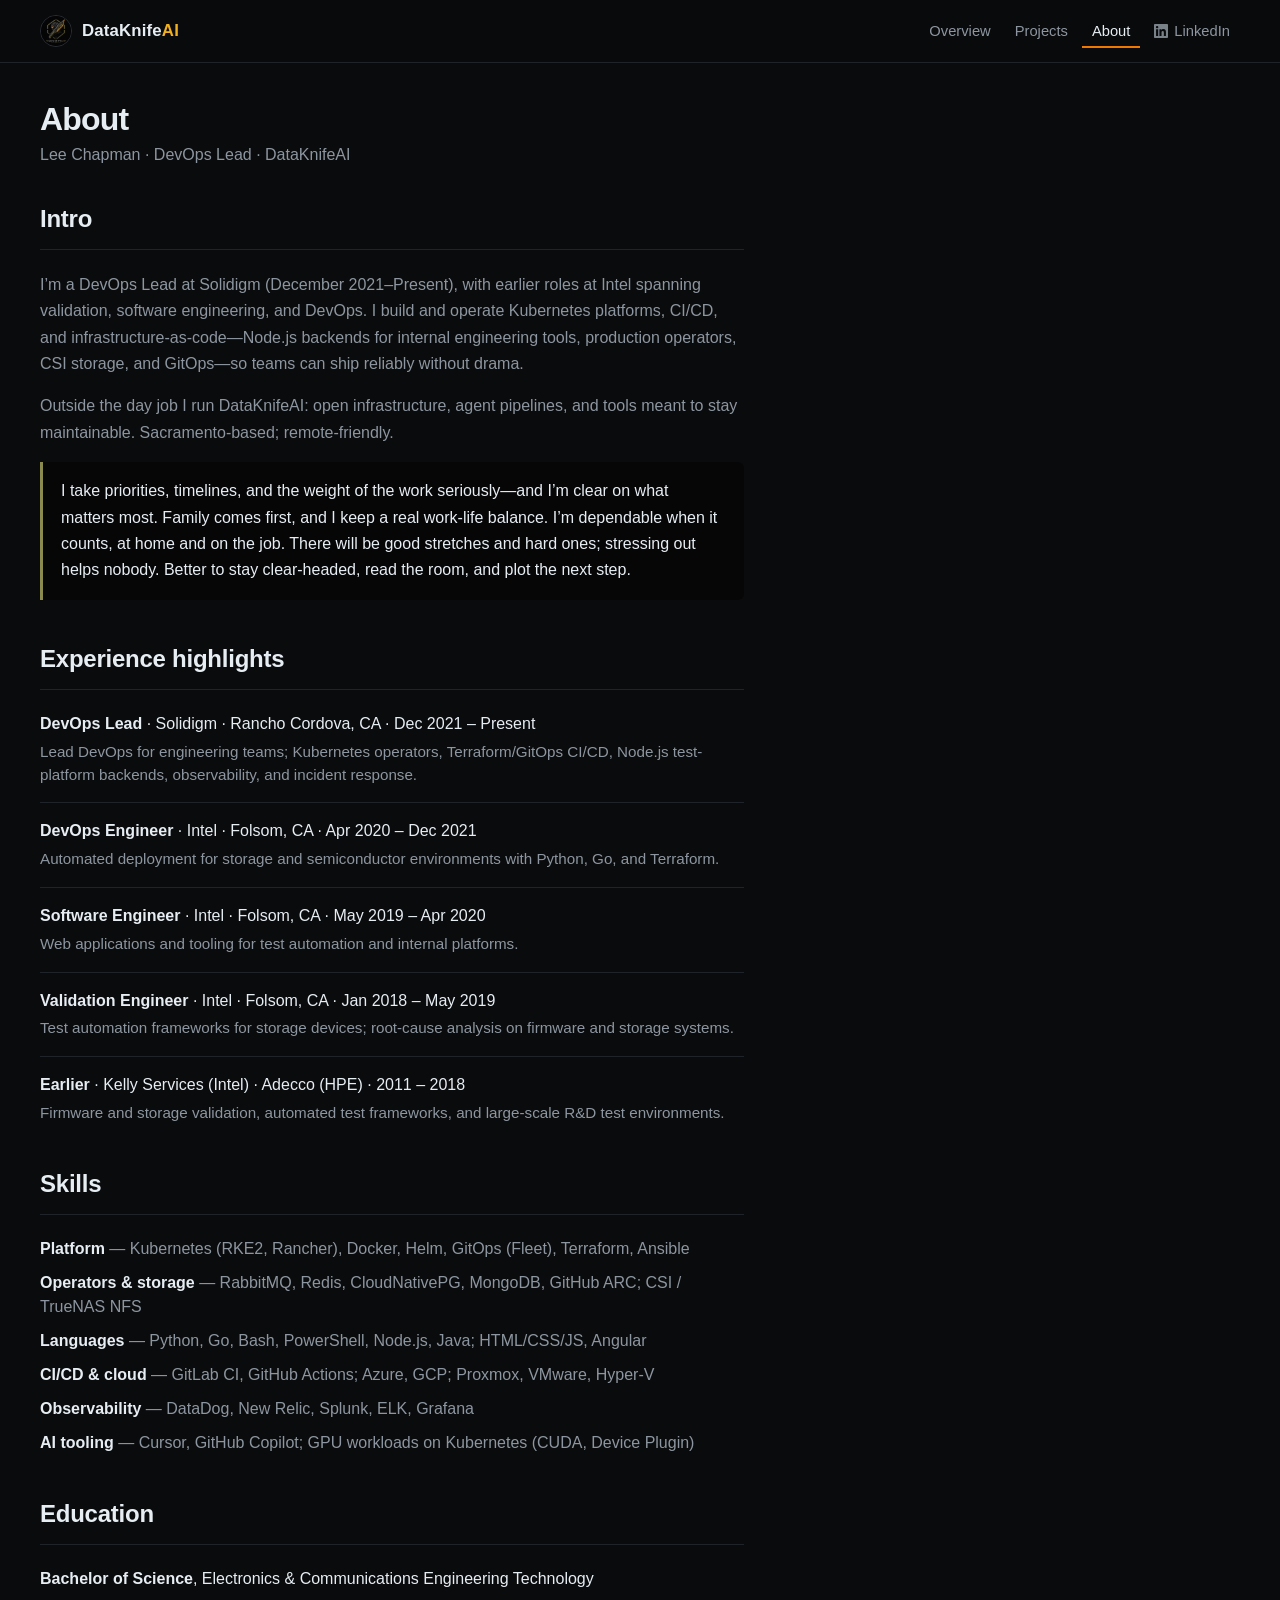
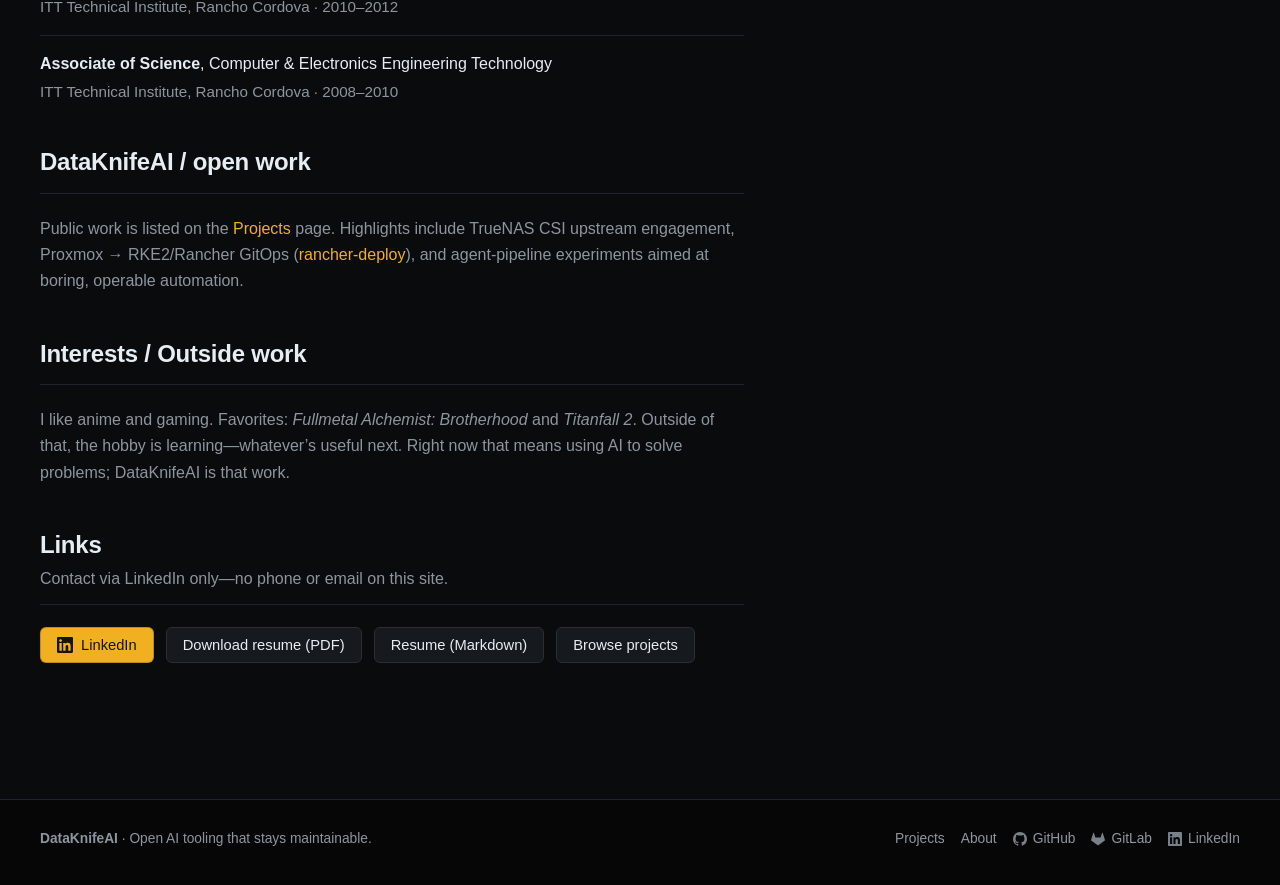
==== commit 60e4c0a8: "fix(site): restore forge icons in footer GitHub/GitLab belong at page bottom only; keep them out of " ====
--- a/about.html
+++ b/about.html
@@ -191,6 +191,14 @@
         <p class="footer-links">
           <a href="projects.html">Projects</a>
           <a href="about.html">About</a>
+          <a href="https://github.com/DataKnifeAI" target="_blank" rel="noopener noreferrer">
+            <svg aria-hidden="true" viewBox="0 0 16 16" width="14" height="14"><path fill="currentColor" d="M8 0c4.42 0 8 3.58 8 8a8.013 8.013 0 0 1-5.45 7.59c-.4.08-.55-.17-.55-.38 0-.27.01-1.13.01-2.2 0-.75-.25-1.23-.54-1.48 1.78-.2 3.65-.88 3.65-3.95 0-.88-.31-1.59-.82-2.15.08-.2.36-1.02-.08-2.12 0 0-.67-.22-2.2.82-.64-.18-1.32-.27-2-.27-.68 0-1.36.09-2 .27-1.53-1.03-2.2-.82-2.2-.82-.44 1.1-.16 1.92-.08 2.12-.51.56-.82 1.28-.82 2.15 0 3.06 1.86 3.75 3.64 3.95-.23.2-.44.55-.51 1.07-.46.21-1.61.55-2.33-.66-.15-.24-.6-.83-1.23-.82-.67.01-.27.38.01.53.34.19.73.9.82 1.13.16.45.68 1.31 2.69.94 0 .67.01 1.3.01 1.49 0 .21-.15.45-.55.38A7.995 7.995 0 0 1 0 8c0-4.42 3.58-8 8-8Z"/></svg>
+            GitHub
+          </a>
+          <a href="https://gitlab.com/dk-raas/dkai" target="_blank" rel="noopener noreferrer">
+            <svg aria-hidden="true" viewBox="0 0 24 24" width="14" height="14"><path fill="currentColor" d="M23.955 13.587l-1.342-4.135-2.664-8.189a.455.455 0 0 0-.867 0L16.418 9.45H7.582L4.918 1.263a.455.455 0 0 0-.867 0L1.386 9.452.044 13.587a.924.924 0 0 0 .331 1.023L12 23.054l11.625-8.443a.92.92 0 0 0 .33-1.024"/></svg>
+            GitLab
+          </a>
           <a href="https://www.linkedin.com/in/lee-chapman-583ab796" target="_blank" rel="noopener noreferrer">
             <svg aria-hidden="true" viewBox="0 0 24 24" width="14" height="14"><path fill="currentColor" d="M20.447 20.452h-3.554v-5.569c0-1.328-.027-3.037-1.852-3.037-1.853 0-2.136 1.445-2.136 2.939v5.667H9.351V9h3.414v1.561h.046c.477-.9 1.637-1.85 3.37-1.85 3.601 0 4.267 2.37 4.267 5.455v6.286zM5.337 7.433c-1.144 0-2.063-.926-2.063-2.065 0-1.138.92-2.063 2.063-2.063 1.14 0 2.064.925 2.064 2.063 0 1.139-.925 2.065-2.064 2.065zm1.782 13.019H3.555V9h3.564v11.452zM22.225 0H1.771C.792 0 0 .774 0 1.729v20.542C0 23.227.792 24 1.771 24h20.451C23.2 24 24 23.227 24 22.271V1.729C24 .774 23.2 0 22.222 0h.003z"/></svg>
             LinkedIn
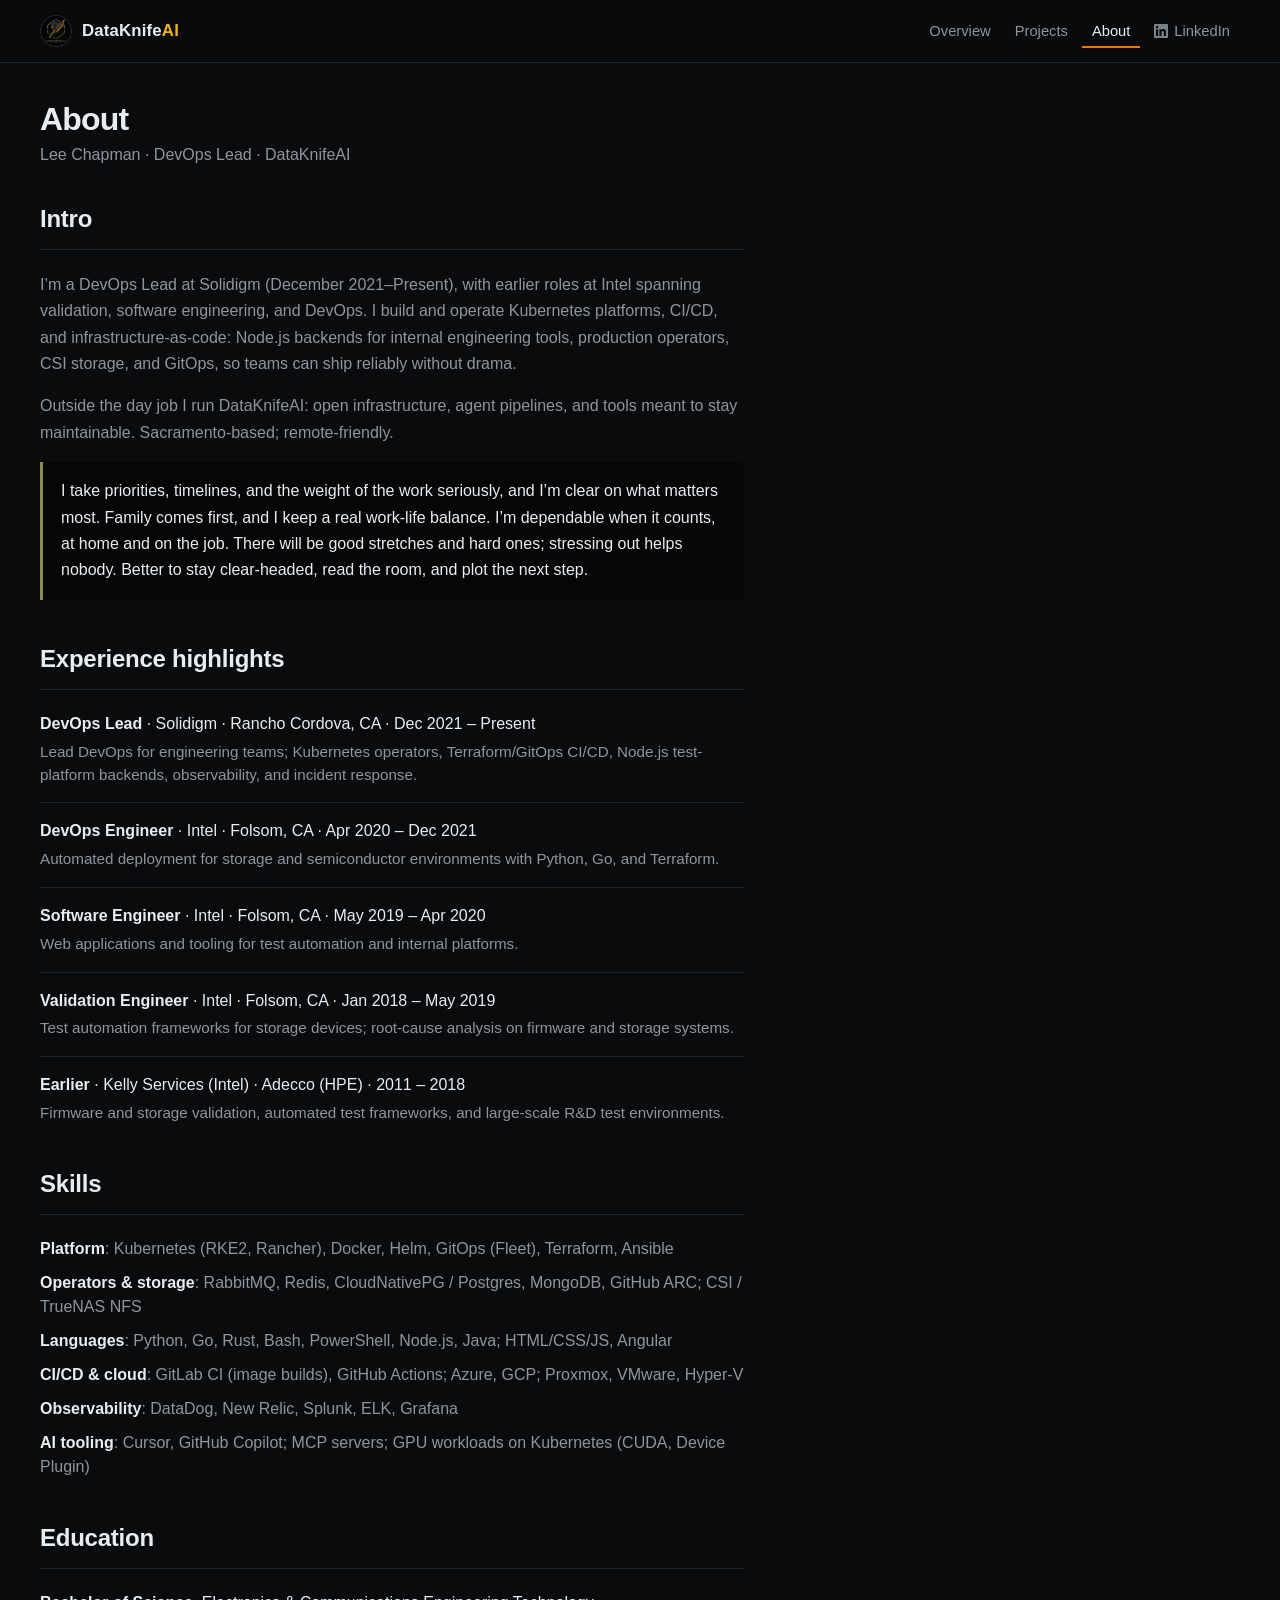
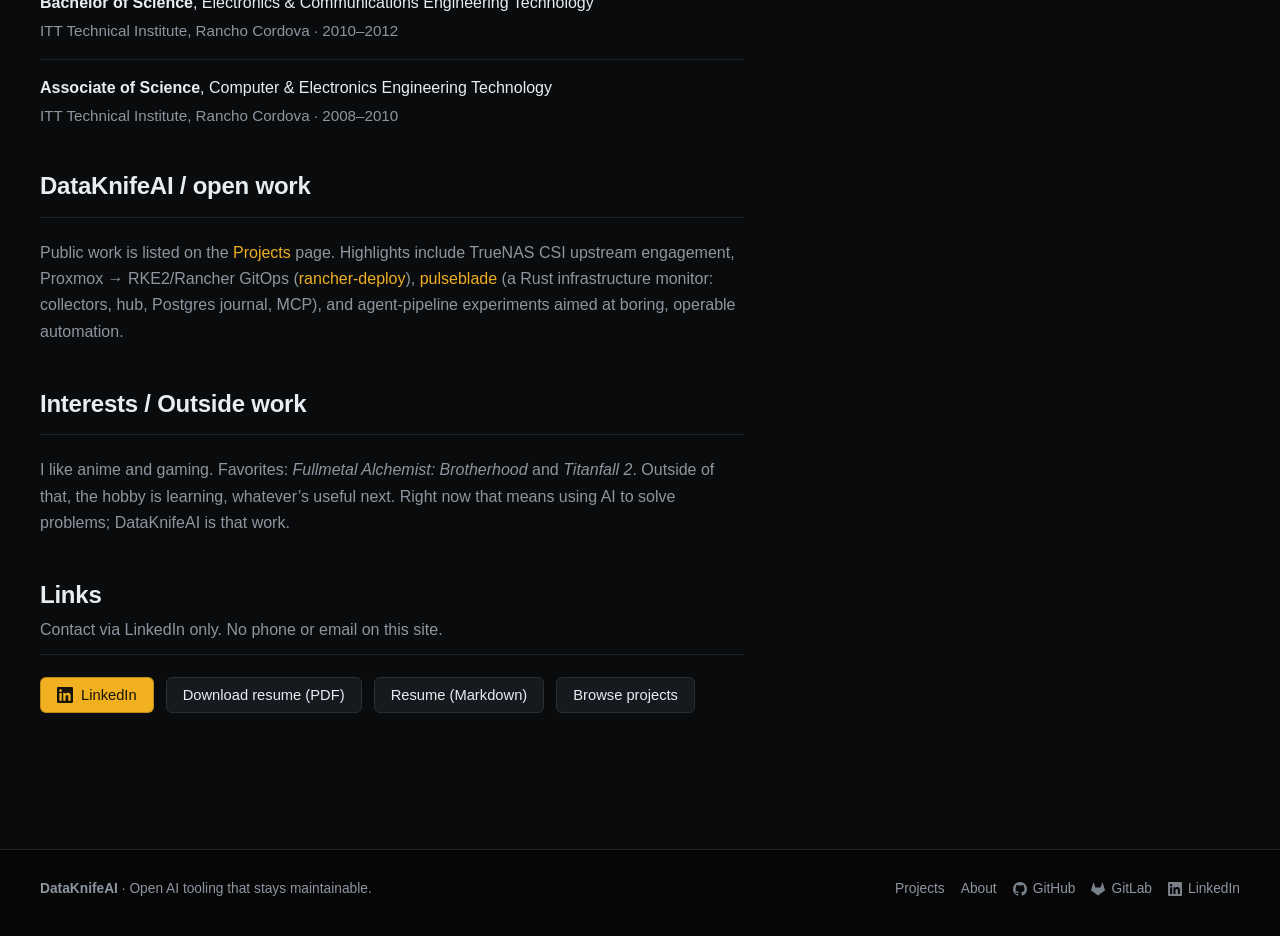
==== commit 57e4e280: "feat(site): publish updated resume and copy List pulseblade, Rust, and MCP, and replace em dashes so" ====
--- a/about.html
+++ b/about.html
@@ -6,7 +6,7 @@
     <title>About · DataKnifeAI</title>
     <meta
       name="description"
-      content="Lee Chapman — DevOps Lead at Solidigm. Kubernetes, GitOps, CSI, and open infrastructure under DataKnifeAI."
+      content="Lee Chapman, DevOps Lead at Solidigm. Kubernetes, GitOps, CSI, and open infrastructure under DataKnifeAI."
     />
     <meta name="theme-color" content="#0a0b0c" />
     <link rel="icon" href="assets/favicon.svg" type="image/svg+xml" />
@@ -17,7 +17,7 @@
     <meta property="og:title" content="About · DataKnifeAI" />
     <meta
       property="og:description"
-      content="Lee Chapman — DevOps Lead. Platform engineering, Kubernetes, and DataKnifeAI open work."
+      content="Lee Chapman, DevOps Lead. Platform engineering, Kubernetes, and DataKnifeAI open work."
     />
     <meta property="og:url" content="https://dataknife.ai/about.html" />
     <meta property="og:image" content="https://dataknife.ai/assets/og.jpg" />
@@ -58,8 +58,8 @@
           <p>
             I’m a DevOps Lead at Solidigm (December 2021–Present), with earlier roles at Intel
             spanning validation, software engineering, and DevOps. I build and operate Kubernetes
-            platforms, CI/CD, and infrastructure-as-code—Node.js backends for internal engineering
-            tools, production operators, CSI storage, and GitOps—so teams can ship reliably without
+            platforms, CI/CD, and infrastructure-as-code: Node.js backends for internal engineering
+            tools, production operators, CSI storage, and GitOps, so teams can ship reliably without
             drama.
           </p>
           <p>
@@ -67,7 +67,7 @@
             tools meant to stay maintainable. Sacramento-based; remote-friendly.
           </p>
           <p class="about-personal">
-            I take priorities, timelines, and the weight of the work seriously—and I’m clear on
+            I take priorities, timelines, and the weight of the work seriously, and I’m clear on
             what matters most. Family comes first, and I keep a real work-life balance. I’m
             dependable when it counts, at home and on the job. There will be good stretches and
             hard ones; stressing out helps nobody. Better to stay clear-headed, read the room,
@@ -109,12 +109,12 @@
           <h2 id="skills-title">Skills</h2>
         </header>
         <ul class="about-skills">
-          <li><strong>Platform</strong> — Kubernetes (RKE2, Rancher), Docker, Helm, GitOps (Fleet), Terraform, Ansible</li>
-          <li><strong>Operators &amp; storage</strong> — RabbitMQ, Redis, CloudNativePG, MongoDB, GitHub ARC; CSI / TrueNAS NFS</li>
-          <li><strong>Languages</strong> — Python, Go, Bash, PowerShell, Node.js, Java; HTML/CSS/JS, Angular</li>
-          <li><strong>CI/CD &amp; cloud</strong> — GitLab CI, GitHub Actions; Azure, GCP; Proxmox, VMware, Hyper-V</li>
-          <li><strong>Observability</strong> — DataDog, New Relic, Splunk, ELK, Grafana</li>
-          <li><strong>AI tooling</strong> — Cursor, GitHub Copilot; GPU workloads on Kubernetes (CUDA, Device Plugin)</li>
+          <li><strong>Platform</strong>: Kubernetes (RKE2, Rancher), Docker, Helm, GitOps (Fleet), Terraform, Ansible</li>
+          <li><strong>Operators &amp; storage</strong>: RabbitMQ, Redis, CloudNativePG / Postgres, MongoDB, GitHub ARC; CSI / TrueNAS NFS</li>
+          <li><strong>Languages</strong>: Python, Go, Rust, Bash, PowerShell, Node.js, Java; HTML/CSS/JS, Angular</li>
+          <li><strong>CI/CD &amp; cloud</strong>: GitLab CI (image builds), GitHub Actions; Azure, GCP; Proxmox, VMware, Hyper-V</li>
+          <li><strong>Observability</strong>: DataDog, New Relic, Splunk, ELK, Grafana</li>
+          <li><strong>AI tooling</strong>: Cursor, GitHub Copilot; MCP servers; GPU workloads on Kubernetes (CUDA, Device Plugin)</li>
         </ul>
       </section>
 
@@ -144,6 +144,8 @@
             <a href="projects.html">Projects</a> page.
             Highlights include TrueNAS CSI upstream engagement, Proxmox → RKE2/Rancher GitOps
             (<a href="https://github.com/DataKnifeAI/rancher-deploy" target="_blank" rel="noopener noreferrer">rancher-deploy</a>),
+            <a href="https://github.com/DataKnifeAI/pulseblade" target="_blank" rel="noopener noreferrer">pulseblade</a>
+            (a Rust infrastructure monitor: collectors, hub, Postgres journal, MCP),
             and agent-pipeline experiments aimed at boring, operable automation.
           </p>
         </div>
@@ -156,7 +158,7 @@
         <div class="about-prose">
           <p>
             I like anime and gaming. Favorites: <em>Fullmetal Alchemist: Brotherhood</em> and
-            <em>Titanfall 2</em>. Outside of that, the hobby is learning—whatever’s useful next.
+            <em>Titanfall 2</em>. Outside of that, the hobby is learning, whatever’s useful next.
             Right now that means using AI to solve problems; DataKnifeAI is that work.
           </p>
         </div>
@@ -165,7 +167,7 @@
       <section class="section about-section about-links" aria-labelledby="links-title">
         <header class="section-head">
           <h2 id="links-title">Links</h2>
-          <p>Contact via LinkedIn only—no phone or email on this site.</p>
+          <p>Contact via LinkedIn only. No phone or email on this site.</p>
         </header>
         <div class="actions">
           <a class="btn btn-primary" href="https://www.linkedin.com/in/lee-chapman-583ab796" target="_blank" rel="noopener noreferrer">
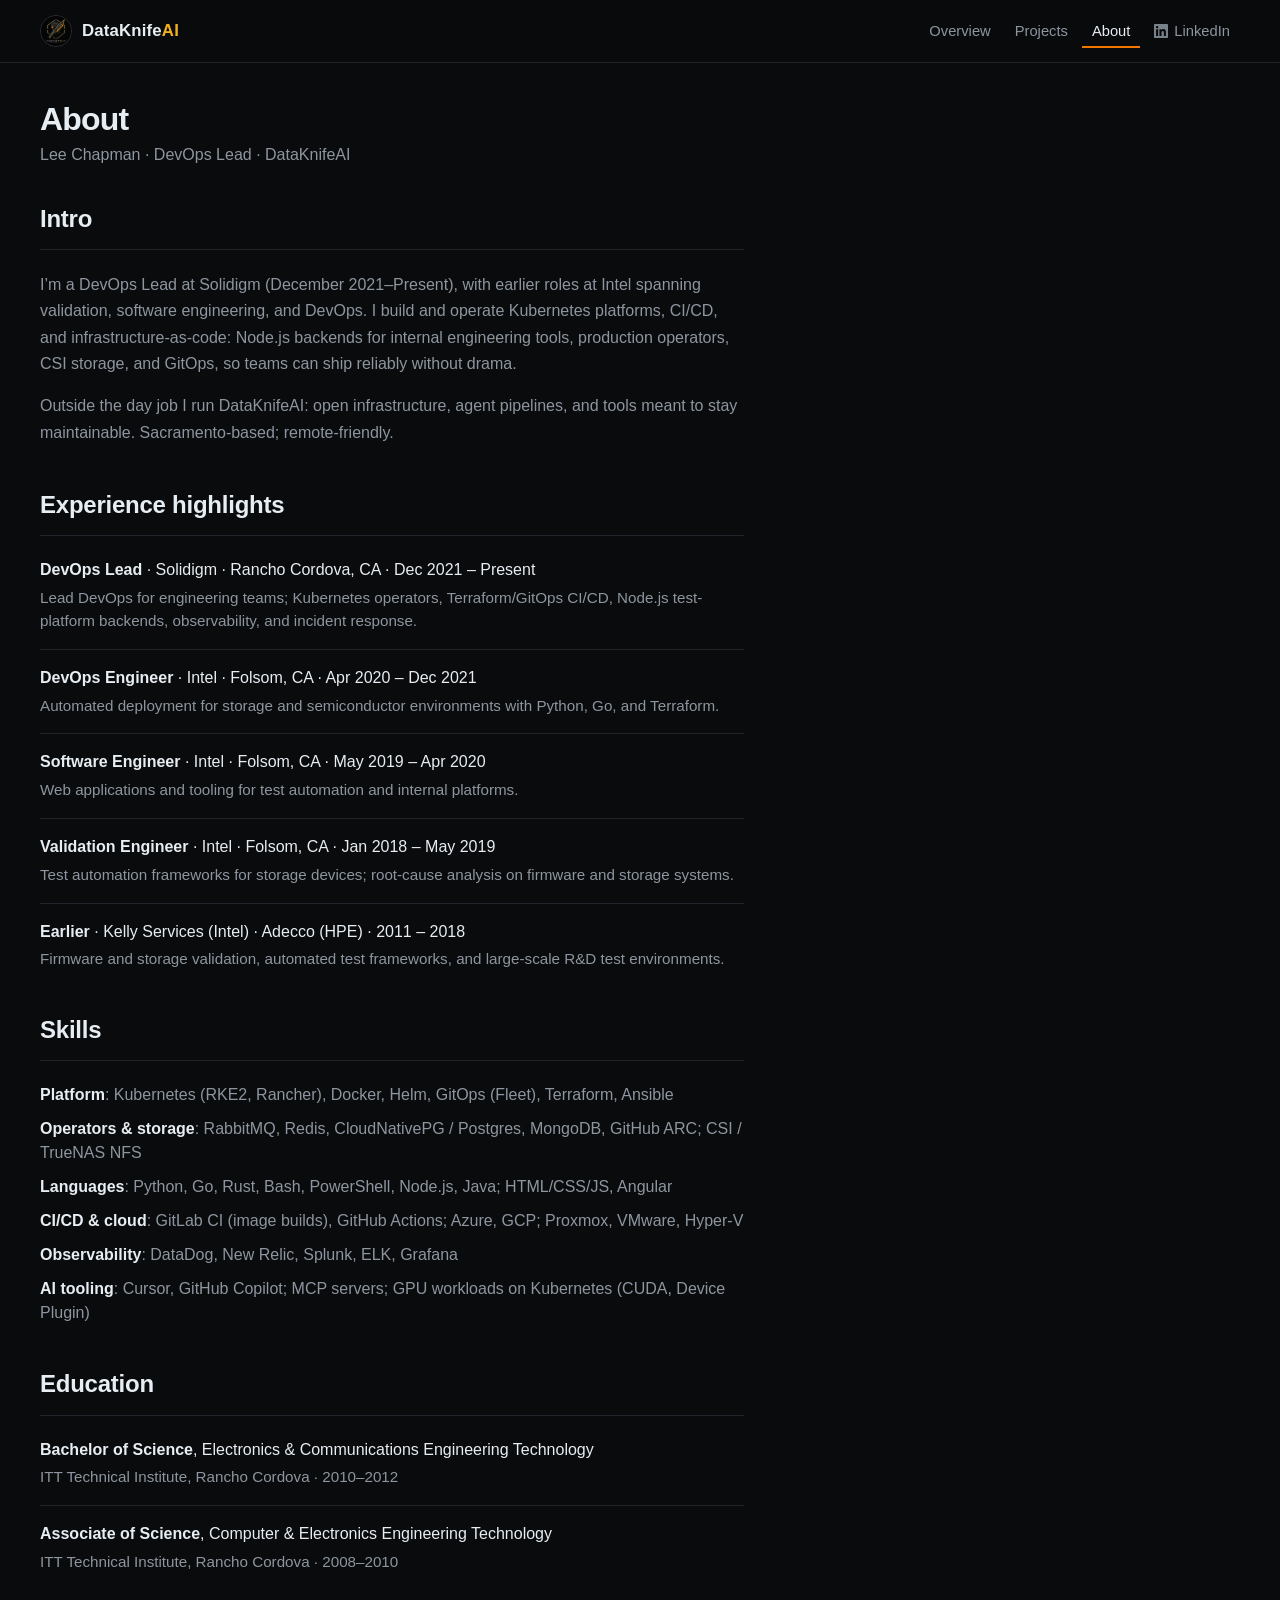
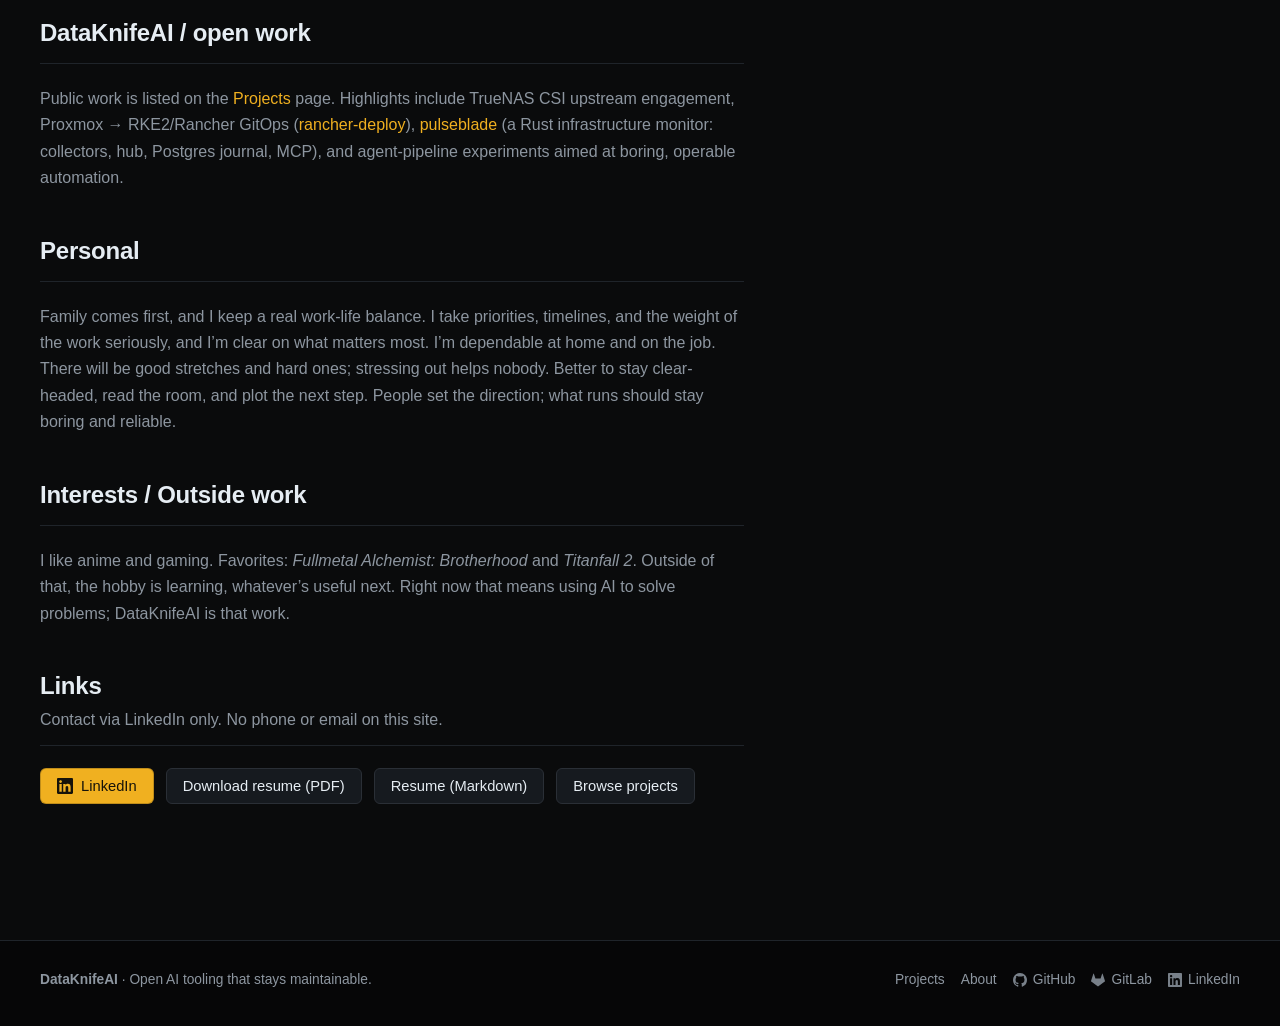
==== commit 4cd2231c: "feat(about): move Personal into own section Keep About section order: intro → experience → skills → " ====
--- a/about.html
+++ b/about.html
@@ -66,13 +66,6 @@
             Outside the day job I run DataKnifeAI: open infrastructure, agent pipelines, and
             tools meant to stay maintainable. Sacramento-based; remote-friendly.
           </p>
-          <p class="about-personal">
-            I take priorities, timelines, and the weight of the work seriously, and I’m clear on
-            what matters most. Family comes first, and I keep a real work-life balance. I’m
-            dependable when it counts, at home and on the job. There will be good stretches and
-            hard ones; stressing out helps nobody. Better to stay clear-headed, read the room,
-            and plot the next step.
-          </p>
         </div>
       </section>
 
@@ -147,6 +140,22 @@
             <a href="https://github.com/DataKnifeAI/pulseblade" target="_blank" rel="noopener noreferrer">pulseblade</a>
             (a Rust infrastructure monitor: collectors, hub, Postgres journal, MCP),
             and agent-pipeline experiments aimed at boring, operable automation.
+          </p>
+        </div>
+      </section>
+
+      <section class="section about-section" aria-labelledby="personal-title">
+        <header class="section-head">
+          <h2 id="personal-title">Personal</h2>
+        </header>
+        <div class="about-prose">
+          <p>
+            Family comes first, and I keep a real work-life balance. I take priorities,
+            timelines, and the weight of the work seriously, and I’m clear on what matters
+            most. I’m dependable at home and on the job. There will be good stretches and
+            hard ones; stressing out helps nobody. Better to stay clear-headed, read the room,
+            and plot the next step. People set the direction; what runs should stay boring
+            and reliable.
           </p>
         </div>
       </section>
--- a/styles.css
+++ b/styles.css
@@ -849,15 +849,6 @@
   margin-bottom: 0;
 }
 
-.about-personal {
-  margin-top: 1.25rem;
-  padding: 16px 18px;
-  border-left: 3px solid var(--olive-bright);
-  background: var(--bg-inset);
-  border-radius: 0 var(--radius) var(--radius) 0;
-  color: var(--fg) !important;
-}
-
 .about-timeline,
 .about-skills,
 .about-edu {
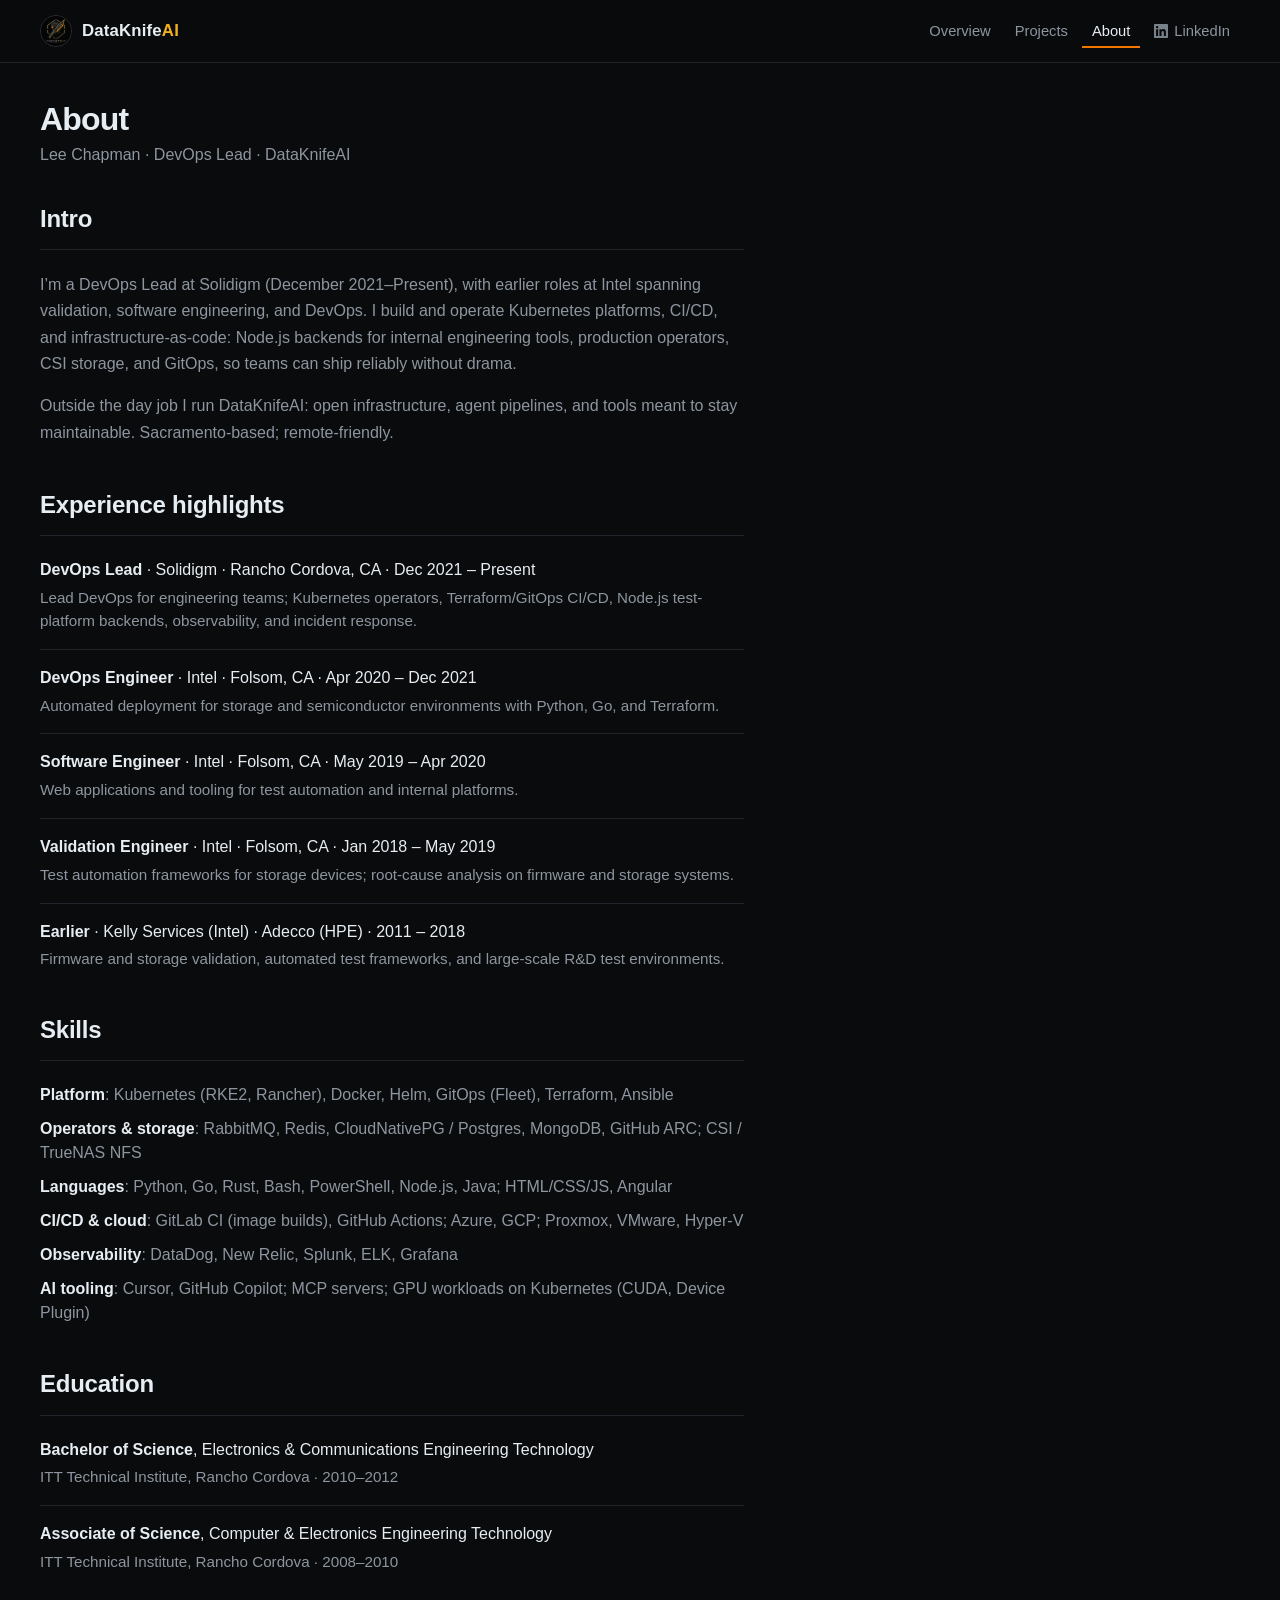
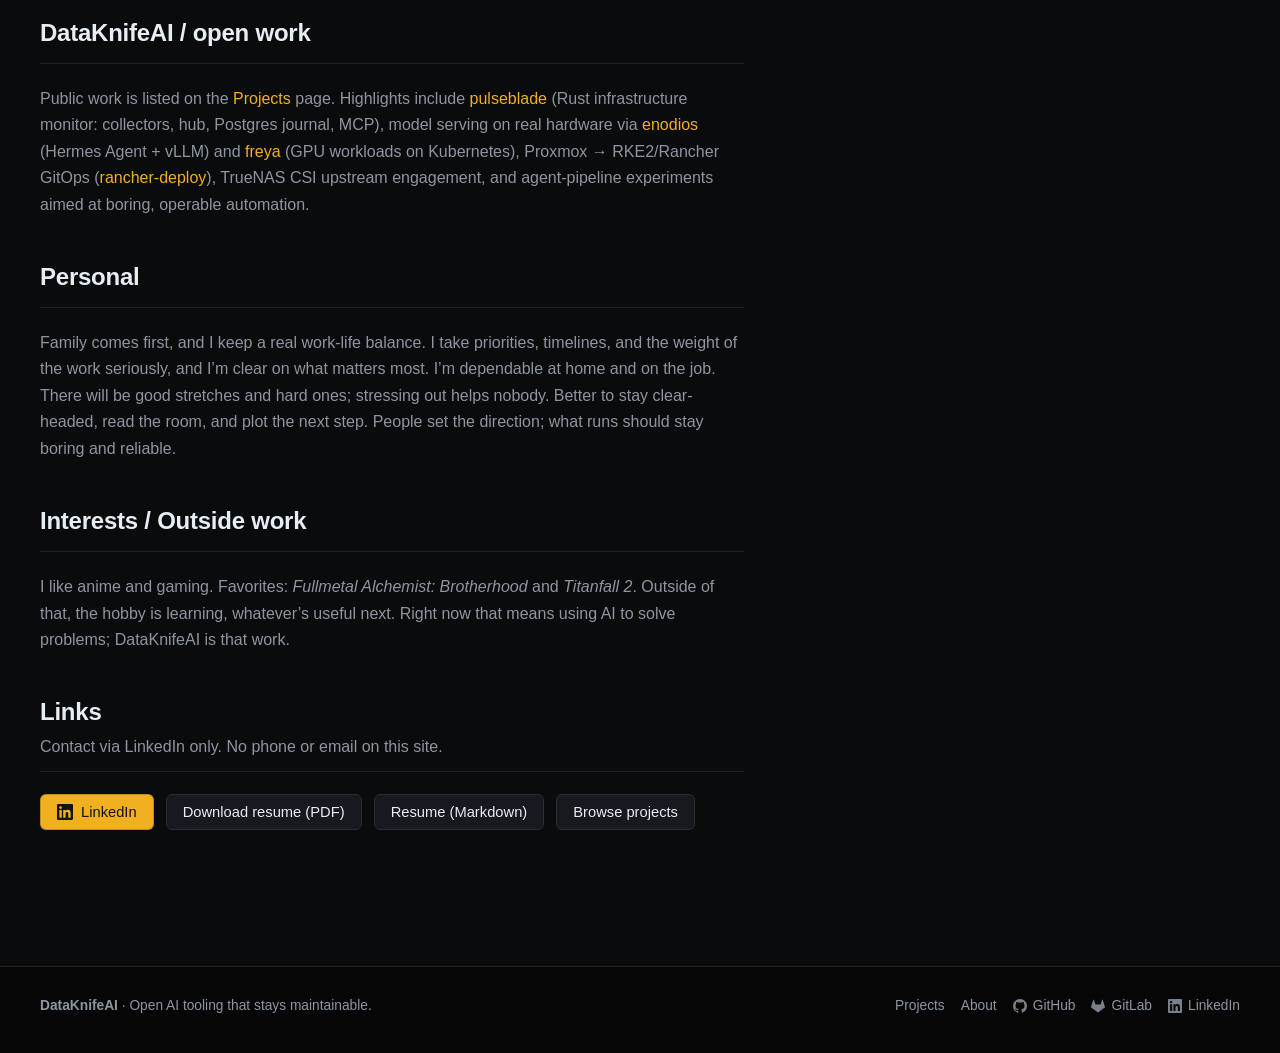
==== commit 7cf9f27a: "feat(site): featured Pulseblade and model serving Align homepage Featured work with About: keep Slas" ====
--- a/about.html
+++ b/about.html
@@ -135,11 +135,18 @@
           <p>
             Public work is listed on the
             <a href="projects.html">Projects</a> page.
-            Highlights include TrueNAS CSI upstream engagement, Proxmox → RKE2/Rancher GitOps
+            Highlights include
+            <a href="https://github.com/DataKnifeAI/pulseblade" target="_blank" rel="noopener noreferrer">pulseblade</a>
+            (Rust infrastructure monitor: collectors, hub, Postgres journal, MCP),
+            model serving on real hardware via
+            <a href="https://github.com/DataKnifeAI/enodios" target="_blank" rel="noopener noreferrer">enodios</a>
+            (Hermes Agent + vLLM) and
+            <a href="https://github.com/DataKnifeAI/freya" target="_blank" rel="noopener noreferrer">freya</a>
+            (GPU workloads on Kubernetes),
+            Proxmox → RKE2/Rancher GitOps
             (<a href="https://github.com/DataKnifeAI/rancher-deploy" target="_blank" rel="noopener noreferrer">rancher-deploy</a>),
-            <a href="https://github.com/DataKnifeAI/pulseblade" target="_blank" rel="noopener noreferrer">pulseblade</a>
-            (a Rust infrastructure monitor: collectors, hub, Postgres journal, MCP),
-            and agent-pipeline experiments aimed at boring, operable automation.
+            TrueNAS CSI upstream engagement, and agent-pipeline experiments aimed at boring,
+            operable automation.
           </p>
         </div>
       </section>
--- a/styles.css
+++ b/styles.css
@@ -507,7 +507,8 @@
 .feature + .feature,
 .feature + .feature-pair,
 .feature-lead + .feature,
-.feature-lead + .feature-pair {
+.feature-lead + .feature-pair,
+.feature-pair + .feature-pair {
   margin-top: 16px;
 }
 
@@ -521,6 +522,22 @@
   display: flex;
   flex-direction: column;
   height: 100%;
+}
+
+.feature-pair .repo-trio {
+  margin-top: 16px;
+}
+
+.repo-trio .repo-muted {
+  font-family: var(--mono);
+  font-weight: 600;
+  font-size: 0.92rem;
+  color: var(--fg-muted);
+}
+
+.repo-trio .muted-sep {
+  color: var(--fg-muted);
+  font-size: 0.85rem;
 }
 
 .feature-links {
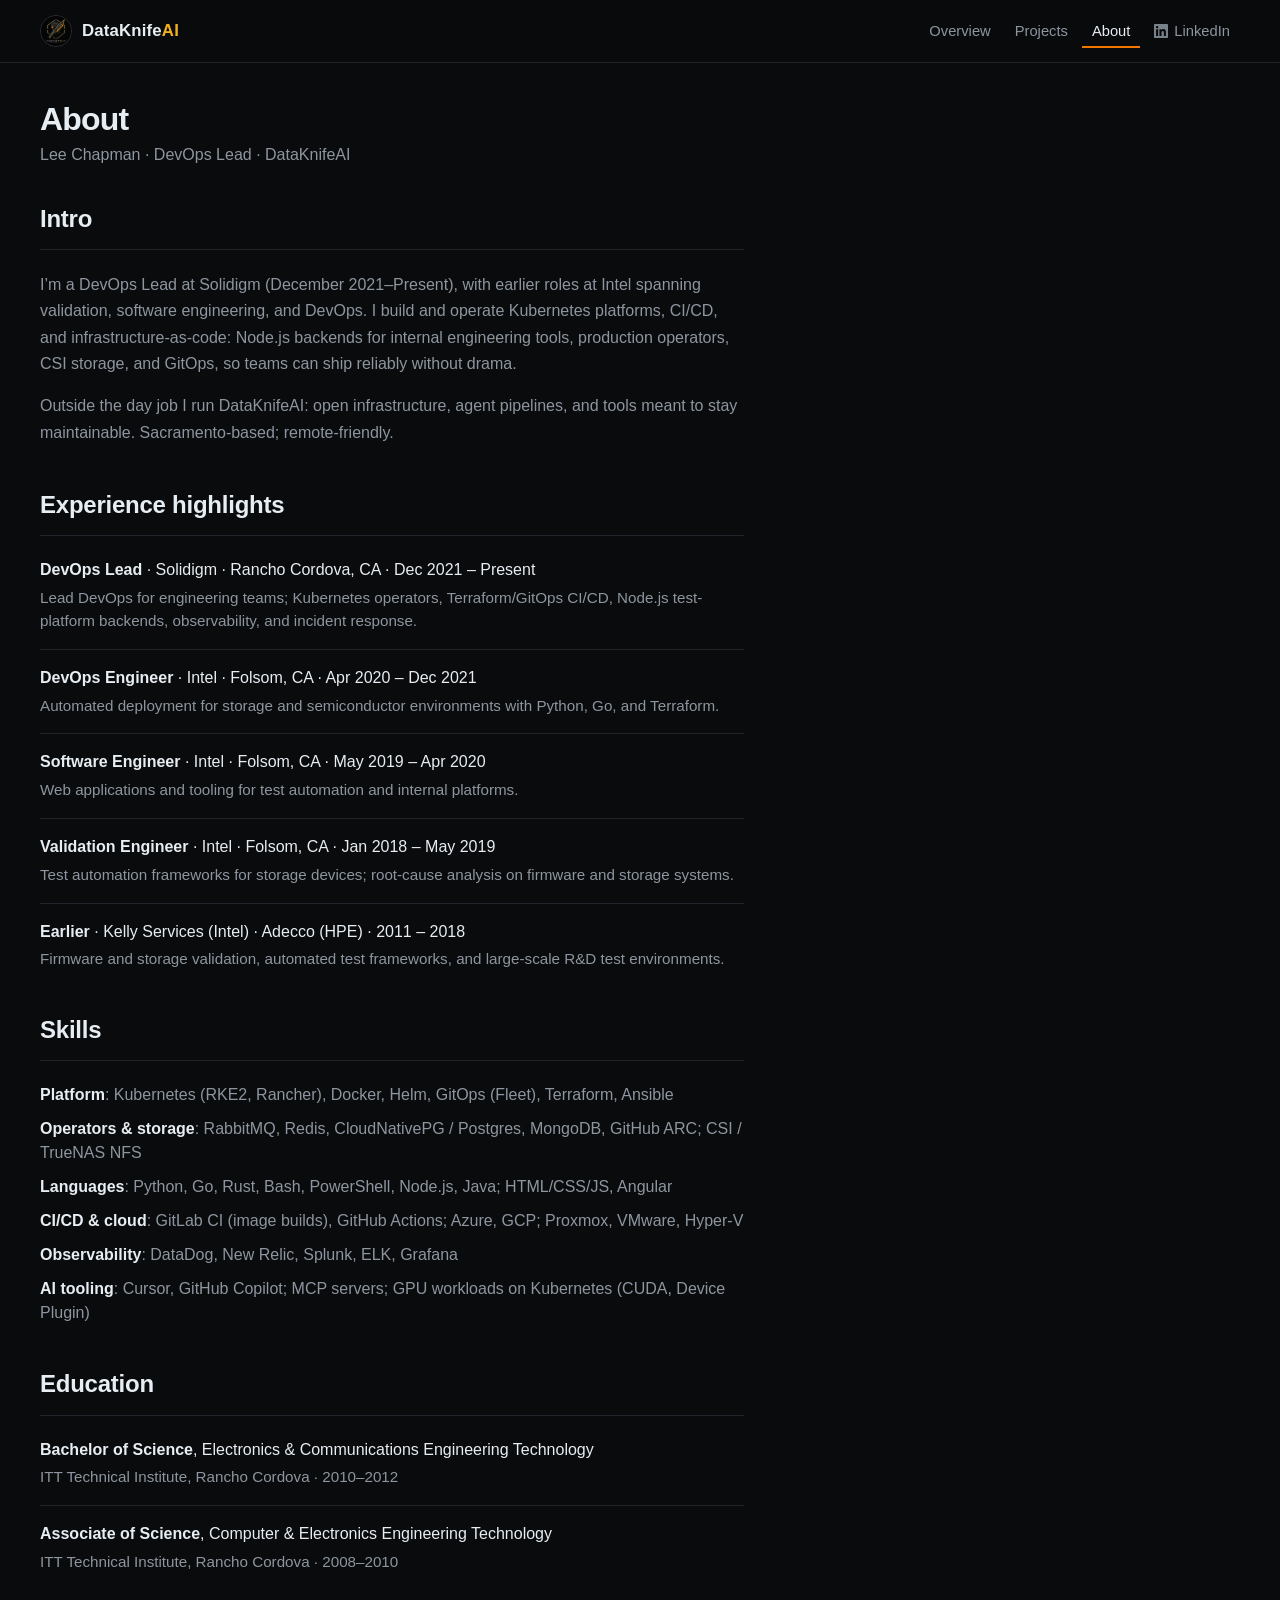
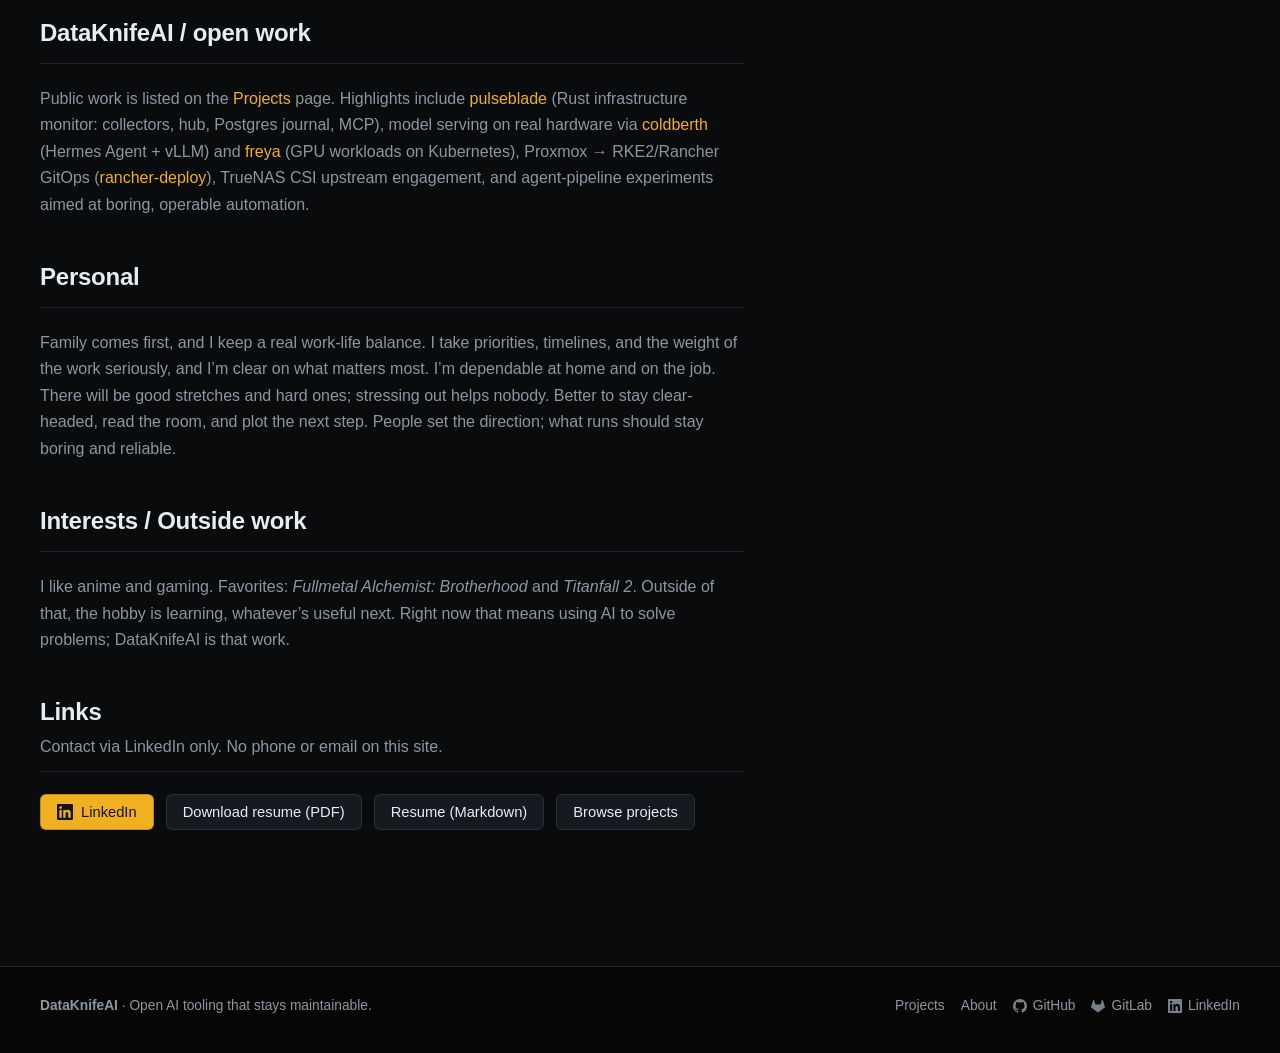
==== commit e5aa4261: "docs(site): adopt dockfire and rebranded agent repos Catalog and homepage point at dockfire, fleetsh" ====
--- a/about.html
+++ b/about.html
@@ -139,7 +139,7 @@
             <a href="https://github.com/DataKnifeAI/pulseblade" target="_blank" rel="noopener noreferrer">pulseblade</a>
             (Rust infrastructure monitor: collectors, hub, Postgres journal, MCP),
             model serving on real hardware via
-            <a href="https://github.com/DataKnifeAI/enodios" target="_blank" rel="noopener noreferrer">enodios</a>
+            <a href="https://github.com/DataKnifeAI/coldberth" target="_blank" rel="noopener noreferrer">coldberth</a>
             (Hermes Agent + vLLM) and
             <a href="https://github.com/DataKnifeAI/freya" target="_blank" rel="noopener noreferrer">freya</a>
             (GPU workloads on Kubernetes),
--- a/styles.css
+++ b/styles.css
@@ -508,8 +508,26 @@
 .feature + .feature-pair,
 .feature-lead + .feature,
 .feature-lead + .feature-pair,
+.feature-pair + .feature,
 .feature-pair + .feature-pair {
   margin-top: 16px;
+}
+
+.feature-media-stack {
+  display: grid;
+  grid-template-columns: repeat(2, minmax(0, 1fr));
+  grid-template-rows: auto 1fr;
+  gap: 2px;
+}
+
+.feature-media.feature-media-stack img {
+  aspect-ratio: 16 / 9;
+  object-position: center;
+}
+
+.feature-media.feature-media-stack img:first-child {
+  grid-column: 1 / -1;
+  height: auto;
 }
 
 .feature-pair {
